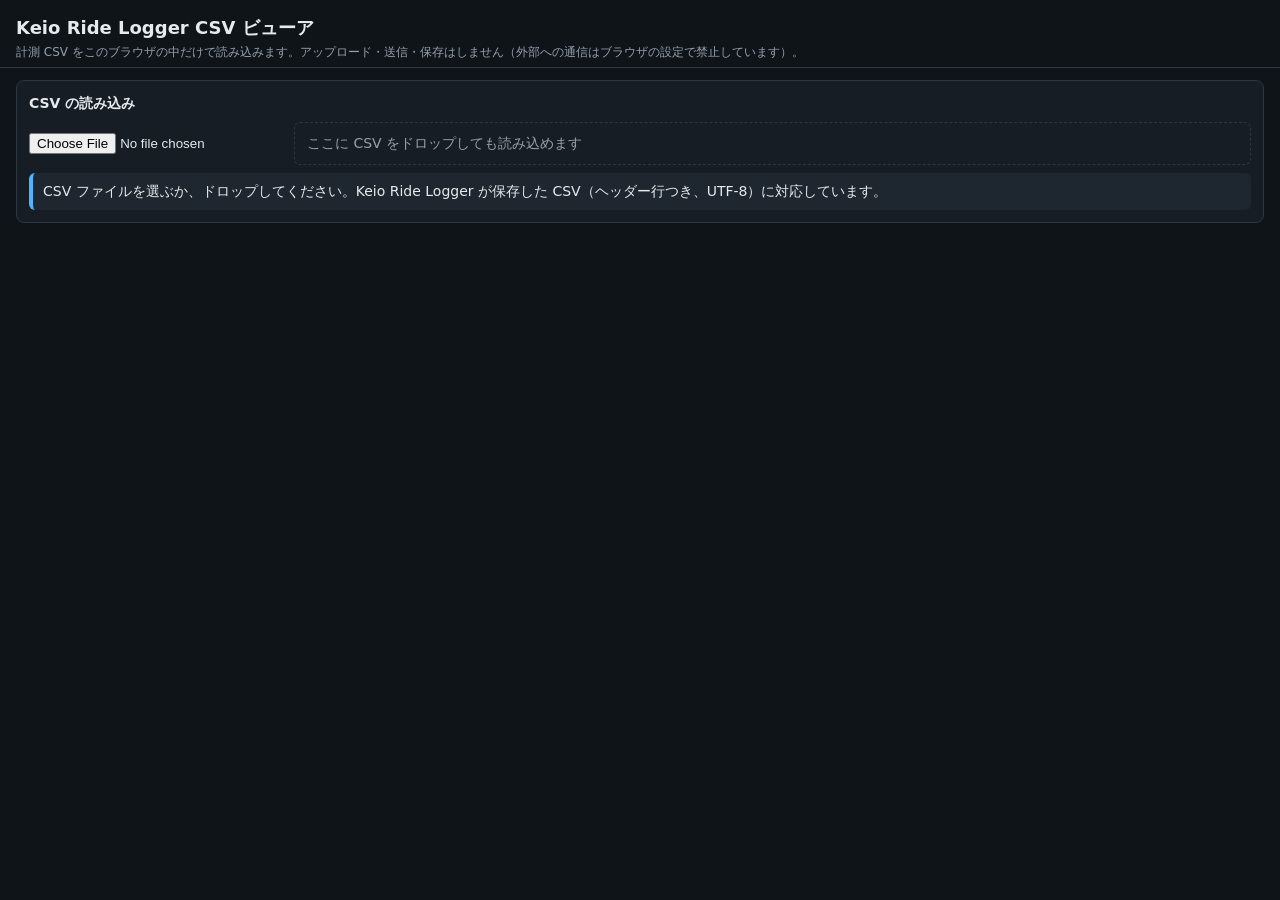
==== web/csv-visualizer/index.html @ 8d1f9544 "webアプリ作成" ====
<!doctype html>
<html lang="ja">
<head>
<meta charset="utf-8">
<meta name="viewport" content="width=device-width, initial-scale=1">
<!--
  Local-only viewer. The CSP forbids every network access (fetch, images, fonts, frames), so the
  CSV and its coordinates cannot leave the browser even by mistake. No external libraries.
-->
<meta http-equiv="Content-Security-Policy" content="default-src 'none'; script-src 'unsafe-inline'; style-src 'unsafe-inline'; img-src data:; connect-src 'none'; form-action 'none'; base-uri 'none'">
<meta name="referrer" content="no-referrer">
<title>Keio Ride Logger CSV ビューア</title>
<style>
  :root {
    --bg: #0f1419; --panel: #171d24; --panel2: #1e262f; --line: #2c3742; --fg: #e6eaee;
    --muted: #93a1ad; --accent: #4fb3ff; --serving: #5fd38d; --neighbor: #8e99a4; --change: #ffb347;
    --bad: #ff6b6b; --warn: #f2c94c; --sel: #ffffff;
  }
  * { box-sizing: border-box; }
  html, body { margin: 0; background: var(--bg); color: var(--fg); }
  body { font: 14px/1.5 system-ui, -apple-system, "Hiragino Sans", "Noto Sans JP", sans-serif; }
  header { padding: 14px 16px 6px; border-bottom: 1px solid var(--line); }
  h1 { font-size: 18px; margin: 0 0 2px; font-weight: 700; }
  h2 { font-size: 14px; margin: 0 0 8px; font-weight: 700; color: var(--fg); }
  .sub { color: var(--muted); font-size: 12px; margin: 0; }
  main { padding: 12px 16px 32px; max-width: 1400px; margin: 0 auto; display: grid; gap: 12px; }
  .panel { background: var(--panel); border: 1px solid var(--line); border-radius: 8px; padding: 12px; min-width: 0; }
  .loader { display: flex; flex-wrap: wrap; gap: 12px; align-items: center; }
  .drop { flex: 1 1 280px; border: 1px dashed var(--line); border-radius: 6px; padding: 10px 12px; color: var(--muted); }
  .drop.over { border-color: var(--accent); color: var(--fg); }
  input[type=file] { color: var(--fg); }
  .msg { margin: 8px 0 0; padding: 8px 10px; border-radius: 6px; background: var(--panel2); border-left: 4px solid var(--accent); }
  .msg.warn { border-left-color: var(--warn); }
  .msg.bad { border-left-color: var(--bad); }
  .msg:empty { display: none; }
  .cards { display: grid; grid-template-columns: repeat(auto-fill, minmax(170px, 1fr)); gap: 8px; }
  .card { background: var(--panel2); border-radius: 6px; padding: 8px 10px; }
  .card b { display: block; font-size: 11px; color: var(--muted); font-weight: 600; }
  .card span { font-size: 16px; font-variant-numeric: tabular-nums; }
  .card .nodata { color: var(--muted); font-size: 14px; }
  .main-grid { display: grid; grid-template-columns: minmax(0, 2fr) minmax(260px, 1fr); gap: 12px; }
  @media (max-width: 900px) { .main-grid { grid-template-columns: 1fr; } }
  .canvas-wrap { position: relative; }
  canvas { display: block; width: 100%; background: #0b1015; border-radius: 6px; touch-action: none; }
  #track { height: 460px; cursor: grab; }
  #track.dragging { cursor: grabbing; }
  .chart { height: 190px; cursor: crosshair; }
  .toolbar { display: flex; flex-wrap: wrap; gap: 6px 16px; align-items: center; margin-bottom: 8px; font-size: 13px; color: var(--muted); }
  .toolbar label { display: inline-flex; gap: 5px; align-items: center; }
  button { background: var(--panel2); color: var(--fg); border: 1px solid var(--line); border-radius: 5px; padding: 4px 10px; font: inherit; cursor: pointer; }
  button:hover { border-color: var(--accent); }
  .range { display: grid; grid-template-columns: auto 1fr auto; gap: 4px 10px; align-items: center; font-size: 13px; color: var(--muted); }
  .range input { width: 100%; }
  .legend { display: flex; flex-wrap: wrap; gap: 4px 14px; font-size: 12px; color: var(--muted); margin-top: 8px; }
  .legend i { display: inline-block; vertical-align: middle; margin-right: 4px; }
  .k-line { width: 18px; height: 3px; background: var(--accent); }
  .k-gap { width: 18px; height: 0; border-top: 2px dotted var(--muted); }
  .k-dot { width: 8px; height: 8px; border-radius: 50%; background: var(--accent); }
  .k-hollow { width: 9px; height: 9px; border-radius: 50%; border: 2px solid var(--warn); }
  .k-diamond { width: 9px; height: 9px; background: var(--change); transform: rotate(45deg); }
  .k-serving { width: 8px; height: 8px; background: var(--serving); }
  .k-neighbor { width: 9px; height: 9px; border: 1.5px solid var(--neighbor); border-radius: 50%; }
  .k-sel { width: 2px; height: 12px; background: var(--sel); }
  .detail dl { display: grid; grid-template-columns: auto 1fr; gap: 2px 10px; margin: 0; font-variant-numeric: tabular-nums; }
  .detail dt { color: var(--muted); }
  .detail dd { margin: 0; }
  .muted { color: var(--muted); }
  .events { max-height: 260px; overflow: auto; margin-top: 6px; }
  table { border-collapse: collapse; width: 100%; font-size: 12px; font-variant-numeric: tabular-nums; }
  th, td { text-align: left; padding: 4px 6px; border-bottom: 1px solid var(--line); vertical-align: top; }
  th { color: var(--muted); font-weight: 600; position: sticky; top: 0; background: var(--panel); }
  tr.clickable { cursor: pointer; }
  tr.clickable:hover, tr.selected { background: var(--panel2); }
  .tag { display: inline-block; padding: 0 6px; border-radius: 3px; font-size: 11px; border: 1px solid currentColor; }
  .tag.switched { color: var(--change); }
  .tag.baseline { color: var(--serving); }
  .tag.indeterminate { color: var(--muted); }
  .hidden { display: none !important; }
</style>
</head>
<body>
<header>
  <h1>Keio Ride Logger CSV ビューア</h1>
  <p class="sub">計測 CSV をこのブラウザの中だけで読み込みます。アップロード・送信・保存はしません（外部への通信はブラウザの設定で禁止しています）。</p>
</header>

<main>
  <section class="panel" aria-labelledby="h-load">
    <h2 id="h-load">CSV の読み込み</h2>
    <div class="loader">
      <input type="file" id="file" accept=".csv,text/csv">
      <div class="drop" id="drop">ここに CSV をドロップしても読み込めます</div>
    </div>
    <div id="messages"></div>
  </section>

  <section class="panel hidden" id="overview" aria-labelledby="h-ov">
    <h2 id="h-ov">セッション概要</h2>
    <div class="cards" id="cards"></div>
  </section>

  <section class="panel hidden" id="filter" aria-labelledby="h-range">
    <h2 id="h-range">表示する時間帯</h2>
    <div class="range">
      <span>開始</span><input type="range" id="rangeStart" min="0" max="1000" value="0"><span id="rangeStartLabel">—</span>
      <span>終了</span><input type="range" id="rangeEnd" min="0" max="1000" value="1000"><span id="rangeEndLabel">—</span>
    </div>
    <div class="toolbar" style="margin-top:8px">
      <button id="rangeReset" type="button">全期間に戻す</button>
      <span>軌跡・グラフ・セルイベントの表示がこの時間帯に絞られます。</span>
    </div>
  </section>

  <div class="main-grid hidden" id="mainGrid">
    <section class="panel" aria-labelledby="h-track">
      <h2 id="h-track">GPS軌跡・概略</h2>
      <div class="toolbar">
        <label><input type="checkbox" id="showAcc" checked> 精度の円</label>
        <label><input type="checkbox" id="showChanges" checked> セル変更候補</label>
        <label>低精度とみなす水平精度 <input type="number" id="accLimit" value="30" min="1" step="1" style="width:4.5em"> m</label>
        <button id="fit" type="button">全体を表示</button>
      </div>
      <div class="canvas-wrap"><canvas id="track" aria-label="GPS軌跡の概略図"></canvas></div>
      <div class="legend">
        <span><i class="k-line"></i>連続した測位（色は速度）</span>
        <span><i class="k-gap"></i>欠測（5 秒超）は線でつなぎません</span>
        <span><i class="k-dot"></i>精度の良い点</span>
        <span><i class="k-hollow"></i>低精度の点（白抜き）</span>
        <span><i class="k-diamond"></i>セル変更候補</span>
        <span><i class="k-sel"></i>選択中</span>
      </div>
      <p class="sub" style="margin-top:6px">GPS の座標そのものを平面に描いた概略図です。背景の地図はなく、駅や線路への補正もしていません。ホイールまたはピンチで拡大、ドラッグで移動、点をクリックで選択できます。</p>
    </section>

    <section class="panel detail" aria-labelledby="h-sel">
      <h2 id="h-sel">選択中の時刻</h2>
      <div id="selection" class="muted">軌跡の点、グラフ、またはセルイベントをクリックしてください。</div>
      <h2 style="margin-top:14px">セルイベント</h2>
      <div id="cellDiag" class="muted"></div>
      <div class="events"><table id="changeTable"></table></div>
    </section>
  </div>

  <section class="panel hidden" id="charts" aria-labelledby="h-charts">
    <h2 id="h-charts">時系列（横軸: 計測開始からの経過時間）</h2>
    <div class="toolbar">
      <label><input type="checkbox" id="showNeighbors"> 周辺セルの RSRP も表示</label>
    </div>
    <h2 style="font-weight:600">GPS 速度 [km/h]</h2>
    <canvas id="speedChart" class="chart" aria-label="GPS速度のグラフ"></canvas>
    <h2 style="font-weight:600;margin-top:12px">在圏セルの RSRP [dBm]</h2>
    <canvas id="rsrpChart" class="chart" aria-label="在圏セルRSRPのグラフ"></canvas>
    <h2 style="font-weight:600;margin-top:12px">セル変更の時系列</h2>
    <canvas id="laneChart" class="chart" style="height:90px" aria-label="セル変更の時系列"></canvas>
    <div class="legend">
      <span><i class="k-line"></i>値のある行どうしだけを線で結びます（間隔が開いた区間は補間しません）</span>
      <span><i class="k-serving"></i>在圏セル（registered=true）</span>
      <span><i class="k-neighbor"></i>周辺セル（白抜き・在圏セルとして数えません）</span>
      <span><i class="k-diamond"></i>セル変更候補（縦の破線）</span>
    </div>
  </section>
</main>

<script>
"use strict";
// ---------------------------------------------------------------------------
// Constants. GPS_GAP_MS and RSRP_GAP_MS decide where lines are broken instead of interpolated.
const GPS_GAP_MS = 5000;
const RSRP_GAP_MS = 10000;
const NEAR_MS = 5000;              // max time distance when tying an event to a GPS point
const REQUIRED_COLUMNS = ["time_utc", "event"];
const $ = id => document.getElementById(id);

let S = null;                      // parsed session
let selectedT = null;              // selected absolute time (ms)
let range = [0, 1];                // visible window, fractions of the session
let trackView = null;              // {scale, cx, cy} map transform
let trackFit = null;

// ---------------------------------------------------------------------------
// CSV parsing: RFC 4180 style quotes (commas, LF/CRLF and "" inside quoted fields).
function parseCsv(text) {
  if (text.charCodeAt(0) === 0xfeff) text = text.slice(1);
  const records = [];
  let row = [], field = "", quoted = false, i = 0, unterminated = false;
  const n = text.length;
  while (i < n) {
    const c = text[i];
    if (quoted) {
      if (c === '"') {
        if (text[i + 1] === '"') { field += '"'; i += 2; continue; }
        quoted = false; i++; continue;
      }
      field += c; i++; continue;
    }
    if (c === '"' && field === "") { quoted = true; i++; continue; }
    if (c === ",") { row.push(field); field = ""; i++; continue; }
    if (c === "\n" || c === "\r") {
      row.push(field); records.push(row); row = []; field = "";
      i += (c === "\r" && text[i + 1] === "\n") ? 2 : 1;
      continue;
    }
    field += c; i++;
  }
  if (quoted) unterminated = true;
  if (field !== "" || row.length) { row.push(field); records.push(row); }
  return { records, unterminated };
}

const numOrNull = v => {
  if (v === undefined || v === null || String(v).trim() === "") return null;
  const x = Number(v);
  return Number.isFinite(x) ? x : null;
};

// ---------------------------------------------------------------------------
// Build the session model from CSV text. Never throws on bad rows; counts them instead.
function buildSession(text) {
  if (!text || !text.trim()) return { error: "ファイルが空です。" };
  const { records, unterminated } = parseCsv(text);
  const header = records.shift() || [];
  const missing = REQUIRED_COLUMNS.filter(c => !header.includes(c));
  if (missing.length) {
    return { error: `Keio Ride Logger の CSV ではないようです（必要な列 ${missing.join(", ")} がありません）。` };
  }
  const idx = Object.fromEntries(header.map((h, i) => [h, i]));
  const get = (r, col) => (idx[col] === undefined ? "" : (r[idx[col]] ?? ""));

  let brokenRows = 0, badTimeRows = 0, blankRows = 0;
  const rows = [];
  for (const r of records) {
    if (r.length === 1 && r[0] === "") { blankRows++; continue; }
    if (r.length !== header.length) { brokenRows++; continue; }
    const t = Date.parse(get(r, "time_utc"));
    if (!Number.isFinite(t)) { badTimeRows++; continue; }
    rows.push({ t, ev: get(r, "event"), r });
  }
  if (unterminated) brokenRows++;
  rows.sort((a, b) => a.t - b.t);
  if (!rows.length) {
    return { error: "読み取れるデータ行がありません。", brokenRows, badTimeRows };
  }

  const startRow = rows.find(x => x.ev === "session_start");
  const stopRow = [...rows].reverse().find(x => x.ev === "session_stop");
  const t0 = startRow ? startRow.t : rows[0].t;
  const t1 = Math.max(stopRow ? stopRow.t : rows[rows.length - 1].t, t0 + 1);

  const gps = [], serving = [], neighbors = [], changes = [];
  const counts = {}, cellPoll = { total: 0, registeredPositive: 0 }, probes = { total: 0, ok: 0 };
  let cellStatusNotes = [];
  let legacyChanges = 0;

  for (const x of rows) {
    counts[x.ev] = (counts[x.ev] || 0) + 1;
    const g = col => get(x.r, col);
    switch (x.ev) {
      case "gps": {
        const lat = numOrNull(g("lat")), lon = numOrNull(g("lon"));
        if (lat === null || lon === null) break;
        const mps = numOrNull(g("speed_mps"));
        gps.push({ t: x.t, lat, lon, kmh: mps === null ? null : mps * 3.6, acc: numOrNull(g("h_accuracy_m")) });
        break;
      }
      case "cell": {
        const reg = g("registered");
        if (reg !== "true" && reg !== "false") break;
        const s = {
          t: x.t, rat: g("rat") || "?", cellId: g("cell_id") || null, pci: g("pci") || null,
          arfcn: g("arfcn") || null, rsrp: numOrNull(g("rsrp_dbm")), src: srcOf(g("note")),
        };
        (reg === "true" ? serving : neighbors).push(s);
        break;
      }
      case "cell_change": {
        const status = g("status");
        const note = g("note");
        const label = cellLabel(g("rat"), g("pci"), g("arfcn"));
        if (status) {
          changes.push({ t: x.t, status, label, prev: prevLabel(note) });
        } else {
          // Older CSVs had no status: the first row (prev=none) is the baseline, the rest switches.
          legacyChanges++;
          changes.push({ t: x.t, status: /prev=none/.test(note) ? "baseline" : "switched", label, prev: prevLabel(note), legacy: true });
        }
        break;
      }
      case "cell_poll": {
        cellPoll.total++;
        const m = /registered=(\d+)/.exec(g("note"));
        if (m && Number(m[1]) > 0) cellPoll.registeredPositive++;
        break;
      }
      case "cell_status":
        cellStatusNotes.push(g("status"));
        break;
      case "http_probe":
        probes.total++;
        if (g("status") === "ok") probes.ok++;
        break;
    }
  }
  // Collapse duplicate serving samples reported by several API paths at the same time.
  const dedupServing = [];
  const seen = new Set();
  for (const s of serving) {
    const k = `${s.t}|${s.rat}|${s.cellId}|${s.pci}|${s.arfcn}|${s.rsrp}`;
    if (!seen.has(k)) { seen.add(k); dedupServing.push(s); }
  }

  return {
    t0, t1, rows: rows.length, brokenRows, badTimeRows, blankRows, header,
    hasSessionBounds: !!startRow && !!stopRow,
    gps, serving: dedupServing, neighbors, changes, counts, cellPoll, probes,
    cellStatusNotes, legacyChanges,
    hasCellColumns: header.includes("registered"),
  };
}

function srcOf(note) { const m = /src=([a-z_]+)/.exec(note || ""); return m ? m[1] : null; }
function cellLabel(rat, pci, arfcn) { return `${rat || "?"} PCI ${pci || "?"} ARFCN ${arfcn || "?"}`; }
function prevLabel(note) {
  const m = /prev=([^;]+)/.exec(note || "");
  if (!m || m[1] === "none") return null;
  const p = m[1].split("/");               // rat/cellId/pci/arfcn (new) or rat/cellId/pci/arfcn key (old)
  return p.length >= 4 ? cellLabel(p[0], p[2], p[3]) : m[1];
}

// ---------------------------------------------------------------------------
// Formatting helpers.
const pad2 = n => String(n).padStart(2, "0");
function fmtElapsed(ms) {
  const s = Math.max(0, Math.round(ms / 1000));
  return `${Math.floor(s / 3600)}:${pad2(Math.floor(s / 60) % 60)}:${pad2(s % 60)}`;
}
function fmtClock(t) {
  const d = new Date(t);
  return `${pad2(d.getHours())}:${pad2(d.getMinutes())}:${pad2(d.getSeconds())}`;
}
const fmtNum = (v, digits, unit) => (v === null || v === undefined ? "データなし" : `${v.toFixed(digits)}${unit}`);
const esc = s => String(s).replace(/[&<>"']/g, c => ({ "&": "&amp;", "<": "&lt;", ">": "&gt;", '"': "&quot;", "'": "&#39;" }[c]));
const visible = t => t >= winStart() && t <= winEnd();
const winStart = () => S.t0 + range[0] * (S.t1 - S.t0);
const winEnd = () => S.t0 + range[1] * (S.t1 - S.t0);

// ---------------------------------------------------------------------------
// Messages and overview.
function showMessages(list) {
  $("messages").innerHTML = list.map(([kind, text]) => `<p class="msg ${kind}">${esc(text)}</p>`).join("");
}

function renderOverview() {
  const nodata = '<span class="nodata">データなし</span>';
  const switched = S.changes.filter(c => c.status === "switched").length;
  const cards = [
    ["計測時間", `<span>${fmtElapsed(S.t1 - S.t0)}</span>${S.hasSessionBounds ? "" : '<div class="muted">開始/停止行がないため、最初と最後の行から算出</div>'}`],
    ["イベント総数", `<span>${S.rows.toLocaleString()}</span>`],
    ["GPS 件数", S.gps.length ? `<span>${S.gps.length.toLocaleString()}</span>` : nodata],
    ["在圏セル観測数", !S.hasCellColumns || !S.counts.cell ? nodata : `<span>${S.serving.length.toLocaleString()}</span><div class="muted">周辺セル ${S.neighbors.length.toLocaleString()} 件は含まない</div>`],
    ["セル変更候補", S.changes.length ? `<span>${switched}</span><div class="muted">最初の在圏セルは数えない</div>` : (S.serving.length ? '<span>0</span><div class="muted">cell_change 行なし</div>' : nodata)],
    ["応答時間の計測", S.probes.total ? `<span>${S.probes.ok} / ${S.probes.total}</span><div class="muted">成功 / 実施</div>` : nodata],
  ];
  $("cards").innerHTML = cards.map(([k, v]) => `<div class="card"><b>${k}</b>${v}</div>`).join("");
}

// ---------------------------------------------------------------------------
// Canvas helpers.
function setupCanvas(canvas) {
  const dpr = window.devicePixelRatio || 1;
  const w = canvas.clientWidth, h = canvas.clientHeight;
  if (canvas.width !== Math.round(w * dpr) || canvas.height !== Math.round(h * dpr)) {
    canvas.width = Math.round(w * dpr); canvas.height = Math.round(h * dpr);
  }
  const ctx = canvas.getContext("2d");
  ctx.setTransform(dpr, 0, 0, dpr, 0, 0);
  ctx.clearRect(0, 0, w, h);
  return { ctx, w, h };
}
const css = name => getComputedStyle(document.documentElement).getPropertyValue(name).trim();
function speedColor(kmh, vmax) {
  if (kmh === null) return css("--muted");
  const f = Math.max(0, Math.min(1, kmh / Math.max(vmax, 1)));
  const stops = [[79, 179, 255], [95, 211, 141], [242, 201, 76], [255, 107, 107]];
  const x = f * (stops.length - 1), i = Math.min(stops.length - 2, Math.floor(x)), u = x - i;
  const c = stops[i].map((v, j) => Math.round(v + (stops[i + 1][j] - v) * u));
  return `rgb(${c[0]},${c[1]},${c[2]})`;
}
function emptyNote(ctx, w, h, text) {
  ctx.fillStyle = css("--muted"); ctx.font = "13px system-ui"; ctx.textAlign = "center";
  ctx.fillText(text, w / 2, h / 2); ctx.textAlign = "left";
}

// ---------------------------------------------------------------------------
// GPS track ("map-like" plot of raw coordinates, local equirectangular projection).
const EARTH_R = 6371008.8;
function projectGps() {
  if (!S.gps.length) return;
  const lat0 = S.gps.reduce((a, p) => a + p.lat, 0) / S.gps.length;
  const lon0 = S.gps.reduce((a, p) => a + p.lon, 0) / S.gps.length;
  const k = Math.PI / 180, cosLat = Math.cos(lat0 * k);
  for (const p of S.gps) { p.x = (p.lon - lon0) * k * EARTH_R * cosLat; p.y = (p.lat - lat0) * k * EARTH_R; }
}
function fitTrack(points) {
  const canvas = $("track");
  const w = canvas.clientWidth, h = canvas.clientHeight, pad = 30;
  if (!points.length) { trackView = { scale: 1, cx: 0, cy: 0 }; return; }
  const xs = points.map(p => p.x), ys = points.map(p => p.y);
  const minX = Math.min(...xs), maxX = Math.max(...xs), minY = Math.min(...ys), maxY = Math.max(...ys);
  const spanX = Math.max(maxX - minX, 40), spanY = Math.max(maxY - minY, 40);
  trackView = { scale: Math.min((w - 2 * pad) / spanX, (h - 2 * pad) / spanY), cx: (minX + maxX) / 2, cy: (minY + maxY) / 2 };
  trackFit = { ...trackView };
}
function toScreen(p, w, h) { return [w / 2 + (p.x - trackView.cx) * trackView.scale, h / 2 - (p.y - trackView.cy) * trackView.scale]; }

function nearestGps(t) {
  const a = S.gps;
  if (!a.length) return null;
  let lo = 0, hi = a.length - 1;
  while (lo < hi) { const m = (lo + hi) >> 1; if (a[m].t < t) lo = m + 1; else hi = m; }
  let best = a[lo];
  if (lo > 0 && Math.abs(a[lo - 1].t - t) < Math.abs(best.t - t)) best = a[lo - 1];
  return Math.abs(best.t - t) <= NEAR_MS ? best : null;
}

function drawTrack() {
  const canvas = $("track");
  const { ctx, w, h } = setupCanvas(canvas);
  if (!S.gps.length) { emptyNote(ctx, w, h, "GPS の測位データがありません（gps 行なし）"); return; }
  const pts = S.gps.filter(p => visible(p.t));
  if (!pts.length) { emptyNote(ctx, w, h, "この時間帯には GPS の測位点がありません"); return; }
  const accLimit = Number($("accLimit").value) || 30;
  const vmax = Math.max(1, ...S.gps.map(p => p.kmh ?? 0));

  if ($("showAcc").checked) {
    for (const p of pts) {
      if (p.acc === null) continue;
      const [x, y] = toScreen(p, w, h), r = p.acc * trackView.scale;
      if (r < 1.5 || r > 4000) continue;
      ctx.beginPath(); ctx.arc(x, y, r, 0, Math.PI * 2);
      ctx.fillStyle = p.acc > accLimit ? "rgba(242,201,76,0.05)" : "rgba(79,179,255,0.06)";
      ctx.fill();
    }
  }
  // Lines only between consecutive fixes within GPS_GAP_MS; gaps stay open.
  ctx.lineWidth = 3; ctx.lineCap = "round";
  for (let i = 1; i < pts.length; i++) {
    const a = pts[i - 1], b = pts[i];
    if (b.t - a.t > GPS_GAP_MS) continue;
    const [x1, y1] = toScreen(a, w, h), [x2, y2] = toScreen(b, w, h);
    ctx.strokeStyle = speedColor(b.kmh, vmax);
    ctx.beginPath(); ctx.moveTo(x1, y1); ctx.lineTo(x2, y2); ctx.stroke();
  }
  for (const p of pts) {
    const [x, y] = toScreen(p, w, h);
    const low = p.acc === null || p.acc > accLimit;
    ctx.beginPath(); ctx.arc(x, y, low ? 4 : 2.5, 0, Math.PI * 2);
    if (low) { ctx.fillStyle = css("--bg"); ctx.fill(); ctx.lineWidth = 1.8; ctx.strokeStyle = css("--warn"); ctx.stroke(); }
    else { ctx.fillStyle = speedColor(p.kmh, vmax); ctx.fill(); }
  }
  if ($("showChanges").checked) {
    for (const c of S.changes) {
      if (c.status !== "switched" || !visible(c.t)) continue;
      const p = nearestGps(c.t); if (!p) continue;
      const [x, y] = toScreen(p, w, h);
      ctx.beginPath(); ctx.moveTo(x, y - 8); ctx.lineTo(x + 8, y); ctx.lineTo(x, y + 8); ctx.lineTo(x - 8, y); ctx.closePath();
      ctx.fillStyle = css("--change"); ctx.fill(); ctx.strokeStyle = css("--bg"); ctx.lineWidth = 1.5; ctx.stroke();
    }
  }
  const label = (p, text) => {
    const [x, y] = toScreen(p, w, h);
    ctx.font = "bold 12px system-ui"; ctx.fillStyle = css("--fg"); ctx.fillText(text, x + 7, y - 7);
  };
  label(pts[0], "開始"); label(pts[pts.length - 1], "終了");
  if (selectedT !== null) {
    const p = nearestGps(selectedT);
    if (p && visible(p.t)) {
      const [x, y] = toScreen(p, w, h);
      ctx.beginPath(); ctx.arc(x, y, 9, 0, Math.PI * 2); ctx.strokeStyle = css("--sel"); ctx.lineWidth = 2; ctx.stroke();
    }
  }
  // Scale bar.
  const nice = [5, 10, 20, 50, 100, 200, 500, 1000, 2000, 5000, 10000, 20000, 50000];
  const m = nice.find(v => v * trackView.scale >= 70) || nice[nice.length - 1];
  ctx.strokeStyle = css("--fg"); ctx.lineWidth = 2;
  ctx.beginPath(); ctx.moveTo(14, h - 14); ctx.lineTo(14 + m * trackView.scale, h - 14); ctx.stroke();
  ctx.fillStyle = css("--fg"); ctx.font = "12px system-ui";
  ctx.fillText(m >= 1000 ? `${m / 1000} km` : `${m} m`, 14, h - 20);
}

// ---------------------------------------------------------------------------
// Time-series charts. x = elapsed time since session start within the visible window.
const CHART_PAD = { l: 46, r: 12, t: 10, b: 22 };
function chartScales(w, h, yMin, yMax) {
  const x0 = winStart(), x1 = winEnd();
  const sx = t => CHART_PAD.l + (t - x0) / (x1 - x0) * (w - CHART_PAD.l - CHART_PAD.r);
  const sy = v => CHART_PAD.t + (1 - (v - yMin) / (yMax - yMin)) * (h - CHART_PAD.t - CHART_PAD.b);
  const tx = px => x0 + (px - CHART_PAD.l) / (w - CHART_PAD.l - CHART_PAD.r) * (x1 - x0);
  return { sx, sy, tx };
}
function niceTicks(min, max, count) {
  const span = max - min, step0 = span / count, mag = Math.pow(10, Math.floor(Math.log10(step0)));
  const step = [1, 2, 5, 10].map(f => f * mag).find(s => span / s <= count) || mag * 10;
  const ticks = [];
  for (let v = Math.ceil(min / step) * step; v <= max + 1e-9; v += step) ticks.push(v);
  return ticks;
}
function drawAxes(ctx, w, h, sc, yMin, yMax, yUnit) {
  ctx.strokeStyle = css("--line"); ctx.fillStyle = css("--muted"); ctx.font = "11px system-ui"; ctx.lineWidth = 1;
  for (const v of niceTicks(yMin, yMax, 4)) {
    const y = sc.sy(v);
    ctx.beginPath(); ctx.moveTo(CHART_PAD.l, y); ctx.lineTo(w - CHART_PAD.r, y); ctx.stroke();
    ctx.fillText(`${v}`, 4, y + 4);
  }
  ctx.fillText(yUnit, 4, 10);
  const spanS = (winEnd() - winStart()) / 1000;
  const stepS = [5, 10, 15, 30, 60, 120, 300, 600, 900, 1800, 3600].find(s => spanS / s <= 8) || 3600;
  const firstS = Math.ceil((winStart() - S.t0) / 1000 / stepS) * stepS;
  for (let s = firstS; S.t0 + s * 1000 <= winEnd(); s += stepS) {
    const x = sc.sx(S.t0 + s * 1000);
    ctx.beginPath(); ctx.moveTo(x, CHART_PAD.t); ctx.lineTo(x, h - CHART_PAD.b); ctx.stroke();
    ctx.fillText(fmtElapsed(s * 1000), x - 18, h - 6);
  }
}
function drawChangeLines(ctx, h, sc) {
  ctx.save(); ctx.setLineDash([4, 4]); ctx.strokeStyle = css("--change"); ctx.lineWidth = 1.2;
  for (const c of S.changes) {
    if (c.status !== "switched" || !visible(c.t)) continue;
    const x = sc.sx(c.t);
    ctx.beginPath(); ctx.moveTo(x, CHART_PAD.t); ctx.lineTo(x, h - CHART_PAD.b); ctx.stroke();
  }
  ctx.restore();
}
function drawCursor(ctx, h, sc) {
  if (selectedT === null || !visible(selectedT)) return;
  const x = sc.sx(selectedT);
  ctx.strokeStyle = css("--sel"); ctx.lineWidth = 1.5;
  ctx.beginPath(); ctx.moveTo(x, CHART_PAD.t); ctx.lineTo(x, h - CHART_PAD.b); ctx.stroke();
}
/** Plots samples, joining only neighbours closer than gapMs. hollow=true draws open circles. */
function plotSeries(ctx, sc, samples, gapMs, color, hollow) {
  ctx.strokeStyle = color; ctx.lineWidth = 1.6;
  if (!hollow) {
    for (let i = 1; i < samples.length; i++) {
      const a = samples[i - 1], b = samples[i];
      if (b.t - a.t > gapMs) continue;
      ctx.beginPath(); ctx.moveTo(sc.sx(a.t), sc.sy(a.v)); ctx.lineTo(sc.sx(b.t), sc.sy(b.v)); ctx.stroke();
    }
  }
  for (const s of samples) {
    ctx.beginPath(); ctx.arc(sc.sx(s.t), sc.sy(s.v), hollow ? 3 : 2, 0, Math.PI * 2);
    if (hollow) { ctx.lineWidth = 1.2; ctx.stroke(); } else { ctx.fillStyle = color; ctx.fill(); }
  }
}

function drawSpeedChart() {
  const { ctx, w, h } = setupCanvas($("speedChart"));
  const samples = S.gps.filter(p => p.kmh !== null && visible(p.t)).map(p => ({ t: p.t, v: p.kmh }));
  if (!S.gps.length) return emptyNote(ctx, w, h, "GPS の測位データがありません");
  if (!samples.length) return emptyNote(ctx, w, h, "この時間帯に速度の値がありません（speed_mps が空）");
  const yMax = Math.max(10, ...samples.map(s => s.v)) * 1.1;
  const sc = chartScales(w, h, 0, yMax);
  drawAxes(ctx, w, h, sc, 0, yMax, "km/h");
  drawChangeLines(ctx, h, sc);
  plotSeries(ctx, sc, samples, GPS_GAP_MS, css("--accent"), false);
  drawCursor(ctx, h, sc);
}

function drawRsrpChart() {
  const { ctx, w, h } = setupCanvas($("rsrpChart"));
  const serving = S.serving.filter(s => s.rsrp !== null && visible(s.t)).map(s => ({ t: s.t, v: s.rsrp }));
  const showNb = $("showNeighbors").checked;
  const nb = showNb ? S.neighbors.filter(s => s.rsrp !== null && visible(s.t)).map(s => ({ t: s.t, v: s.rsrp })) : [];
  if (!S.hasCellColumns || !S.counts.cell) return emptyNote(ctx, w, h, "セル情報がありません（cell 行なし）");
  if (!serving.length && !nb.length) {
    return emptyNote(ctx, w, h, S.serving.length
      ? "この時間帯に在圏セルの RSRP がありません"
      : "在圏セル（registered=true）の行がありません。周辺セルの値は「周辺セルの RSRP も表示」で確認できます");
  }
  const all = [...serving, ...nb].map(s => s.v);
  const yMin = Math.floor(Math.min(...all) / 10) * 10 - 5, yMax = Math.ceil(Math.max(...all) / 10) * 10 + 5;
  const sc = chartScales(w, h, yMin, yMax);
  drawAxes(ctx, w, h, sc, yMin, yMax, "dBm");
  drawChangeLines(ctx, h, sc);
  if (nb.length) plotSeries(ctx, sc, nb, RSRP_GAP_MS, css("--neighbor"), true);
  plotSeries(ctx, sc, serving, RSRP_GAP_MS, css("--serving"), false);
  drawCursor(ctx, h, sc);
}

function drawLaneChart() {
  const { ctx, w, h } = setupCanvas($("laneChart"));
  const sc = chartScales(w, h, 0, 1);
  ctx.strokeStyle = css("--line"); ctx.beginPath(); ctx.moveTo(CHART_PAD.l, h / 2); ctx.lineTo(w - CHART_PAD.r, h / 2); ctx.stroke();
  const vis = S.changes.filter(c => visible(c.t));
  if (!vis.length) {
    emptyNote(ctx, w, h - 10, S.changes.length ? "この時間帯にセルイベントはありません" : cellDiagnosis().short);
    return;
  }
  for (const c of vis) {
    const x = sc.sx(c.t), y = h / 2 - 6;
    if (c.status === "switched") {
      ctx.beginPath(); ctx.moveTo(x, y - 7); ctx.lineTo(x + 7, y); ctx.lineTo(x, y + 7); ctx.lineTo(x - 7, y); ctx.closePath();
      ctx.fillStyle = css("--change"); ctx.fill();
    } else {
      ctx.beginPath(); ctx.arc(x, y, 5, 0, Math.PI * 2);
      ctx.strokeStyle = c.status === "baseline" ? css("--serving") : css("--muted"); ctx.lineWidth = 1.8; ctx.stroke();
    }
  }
  ctx.fillStyle = css("--muted"); ctx.font = "11px system-ui";
  ctx.fillText("◆ 変更候補　○ 基準（最初の在圏セル）／判定不能", CHART_PAD.l, h - 6);
  drawCursor(ctx, h, sc);
}

// ---------------------------------------------------------------------------
// Cell diagnostics: distinguish "no switches" from "no serving cell info".
function cellDiagnosis() {
  const switched = S.changes.filter(c => c.status === "switched").length;
  if (!S.hasCellColumns || !S.counts.cell) {
    return { short: "セル情報なし", long: "この CSV にはセル情報（cell 行）がありません。" };
  }
  if (switched > 0) {
    return { short: "", long: `在圏セルの変更候補が ${switched} 件あります（最初の在圏セルは数えていません）。API の更新間隔の制限で見逃しがありうるため、ハンドオーバーの完全な記録ではありません。` };
  }
  if (S.serving.length > 0) {
    return { short: "確認できた切り替わりなし", long: `在圏セルを ${S.serving.length} 回観測し、確認できた切り替わりはありません。` };
  }
  const perm = S.cellStatusNotes.includes("permission_denied");
  return {
    short: "在圏セルを取得できず",
    long: `在圏セル（registered=true）が一度も記録されていないため、切り替わりの有無は判定できません。周辺セルは ${S.neighbors.length} 件ありますが、在圏セルとしては扱いません。` +
      (perm ? " cell_status に permission_denied があります（位置情報の権限）。" : "") +
      (S.cellPoll.total ? ` cell_poll ${S.cellPoll.total} 件のうち在圏セルを含む応答は ${S.cellPoll.registeredPositive} 件です。` : " この CSV には cell_poll 行がなく、取得経路ごとの状況は分かりません。"),
  };
}

function renderCellPanel() {
  const d = cellDiagnosis();
  $("cellDiag").textContent = d.long + (S.legacyChanges ? "（旧形式の cell_change: 最初の行を基準として扱っています）" : "");
  const vis = S.changes.filter(c => visible(c.t));
  const table = $("changeTable");
  if (!vis.length) { table.innerHTML = ""; return; }
  const label = { switched: "変更候補", baseline: "基準", indeterminate: "判定不能" };
  table.innerHTML = "<thead><tr><th>経過</th><th>種別</th><th>セル</th></tr></thead><tbody>" + vis.map((c, i) =>
    `<tr class="clickable${selectedT === c.t ? " selected" : ""}" data-t="${c.t}">` +
    `<td>${fmtElapsed(c.t - S.t0)}</td>` +
    `<td><span class="tag ${esc(c.status)}">${esc(label[c.status] || c.status)}</span></td>` +
    `<td>${c.prev ? esc(c.prev) + " → " : ""}${esc(c.label)}</td></tr>`).join("") + "</tbody>";
}

// ---------------------------------------------------------------------------
// Selection details (linked across track, charts and the event table).
function nearestBy(arr, t, maxMs) {
  let best = null;
  for (const s of arr) if (Math.abs(s.t - t) <= maxMs && (!best || Math.abs(s.t - t) < Math.abs(best.t - t))) best = s;
  return best;
}
function renderSelection() {
  const el = $("selection");
  if (selectedT === null) { el.className = "muted"; el.textContent = "軌跡の点、グラフ、またはセルイベントをクリックしてください。"; return; }
  el.className = "";
  const p = nearestGps(selectedT);
  const cell = nearestBy(S.serving, selectedT, RSRP_GAP_MS);
  const change = nearestBy(S.changes, selectedT, NEAR_MS);
  const rows = [
    ["経過時間", fmtElapsed(selectedT - S.t0)],
    ["時刻", fmtClock(selectedT)],
    ["GPS 取得時刻", p ? `${fmtClock(p.t)}（差 ${((p.t - selectedT) / 1000).toFixed(1)} 秒）` : "近く（±5 秒）に測位なし"],
    ["速度", p ? fmtNum(p.kmh, 1, " km/h") : "—"],
    ["水平精度", p ? (p.acc === null ? "データなし" : `±${p.acc.toFixed(1)} m${p.acc > (Number($("accLimit").value) || 30) ? "（低精度）" : ""}`) : "—"],
    ["在圏セル", cell ? `${esc(cellLabel(cell.rat, cell.pci, cell.arfcn))}` : "近く（±10 秒）に在圏セルの記録なし"],
    ["在圏 RSRP", cell ? fmtNum(cell.rsrp, 0, " dBm") : "—"],
  ];
  if (change) rows.push(["セルイベント", `${change.status === "switched" ? "変更候補" : change.status === "baseline" ? "基準" : "判定不能"}: ${esc(change.label)}`]);
  el.innerHTML = "<dl>" + rows.map(([k, v]) => `<dt>${k}</dt><dd>${v}</dd>`).join("") + "</dl>";
}

// ---------------------------------------------------------------------------
function redraw() {
  if (!S) return;
  $("rangeStartLabel").textContent = fmtElapsed(winStart() - S.t0);
  $("rangeEndLabel").textContent = fmtElapsed(winEnd() - S.t0);
  drawTrack(); drawSpeedChart(); drawRsrpChart(); drawLaneChart();
  renderCellPanel(); renderSelection();
}
function select(t) { selectedT = t; redraw(); }

function loadText(text) {
  const session = buildSession(text);
  if (session.error) {
    S = null;
    for (const id of ["overview", "filter", "mainGrid", "charts"]) $(id).classList.add("hidden");
    const extra = [];
    if (session.brokenRows) extra.push(["warn", `列数の合わない行・壊れた行: ${session.brokenRows} 行`]);
    if (session.badTimeRows) extra.push(["warn", `時刻（time_utc）が読めない行: ${session.badTimeRows} 行`]);
    showMessages([["bad", session.error], ...extra]);
    return;
  }
  S = session; selectedT = null; range = [0, 1];
  $("rangeStart").value = 0; $("rangeEnd").value = 1000;
  const msgs = [["", `読み込みました: ${S.rows.toLocaleString()} 行。`]];
  if (S.brokenRows) msgs.push(["warn", `列数の合わない行・壊れた行を ${S.brokenRows} 行読み飛ばしました。`]);
  if (S.badTimeRows) msgs.push(["warn", `時刻（time_utc）が読めない行を ${S.badTimeRows} 行読み飛ばしました（推測で配置しません）。`]);
  if (!S.gps.length) msgs.push(["warn", "GPS の測位データ（gps 行）がありません。軌跡と速度グラフは表示できません。"]);
  if (!S.hasCellColumns || !S.counts.cell) msgs.push(["warn", "セル情報（cell 行）がありません。RSRP とセルイベントは表示できません。"]);
  const unknown = Object.keys(S.counts).filter(e => !KNOWN_EVENTS.has(e));
  if (unknown.length) msgs.push(["", `未対応のイベント種別は集計のみ行いました: ${unknown.join(", ")}`]);
  showMessages(msgs);
  for (const id of ["overview", "filter", "mainGrid", "charts"]) $(id).classList.remove("hidden");
  projectGps();
  renderOverview();
  fitTrack(S.gps);
  redraw();
}
const KNOWN_EVENTS = new Set(["session_start", "session_stop", "sensor_status", "sensor_rate", "accel", "gyro", "mag",
  "pressure", "gps", "gps_status", "cell", "cell_poll", "cell_change", "cell_status", "display_info", "signal_strength",
  "network", "http_probe"]);

// ---------------------------------------------------------------------------
// Input wiring.
async function readFile(file) {
  if (!file) return;
  try { loadText(await file.text()); }
  catch { showMessages([["bad", "ファイルを読み込めませんでした。"]]); }
}
$("file").addEventListener("change", e => readFile(e.target.files[0]));
const drop = $("drop");
drop.addEventListener("dragover", e => { e.preventDefault(); drop.classList.add("over"); });
drop.addEventListener("dragleave", () => drop.classList.remove("over"));
drop.addEventListener("drop", e => { e.preventDefault(); drop.classList.remove("over"); readFile(e.dataTransfer.files[0]); });
// Dropping elsewhere must not navigate to the file (which would show raw CSV in the tab).
window.addEventListener("dragover", e => e.preventDefault());
window.addEventListener("drop", e => e.preventDefault());

function onRangeInput() {
  let a = Number($("rangeStart").value) / 1000, b = Number($("rangeEnd").value) / 1000;
  if (b - a < 0.001) { if (this === $("rangeStart")) a = b - 0.001; else b = a + 0.001; }
  range = [Math.max(0, a), Math.min(1, b)];
  $("rangeStart").value = Math.round(range[0] * 1000); $("rangeEnd").value = Math.round(range[1] * 1000);
  redraw();
}
$("rangeStart").addEventListener("input", onRangeInput);
$("rangeEnd").addEventListener("input", onRangeInput);
$("rangeReset").addEventListener("click", () => { range = [0, 1]; $("rangeStart").value = 0; $("rangeEnd").value = 1000; redraw(); });
for (const id of ["showAcc", "showChanges", "accLimit", "showNeighbors"]) $(id).addEventListener("input", redraw);
$("fit").addEventListener("click", () => { if (S) { fitTrack(S.gps.filter(p => visible(p.t))); redraw(); } });

// Track: pan (drag), zoom (wheel / pinch), select (click).
const track = $("track");
const pointers = new Map();
let dragMoved = false, pinchDist = null;
track.addEventListener("pointerdown", e => {
  track.setPointerCapture(e.pointerId); pointers.set(e.pointerId, { x: e.offsetX, y: e.offsetY });
  dragMoved = false; track.classList.add("dragging");
});
track.addEventListener("pointermove", e => {
  if (!S || !trackView || !pointers.has(e.pointerId)) return;
  const prev = pointers.get(e.pointerId);
  pointers.set(e.pointerId, { x: e.offsetX, y: e.offsetY });
  if (pointers.size === 2) {
    const [a, b] = [...pointers.values()], d = Math.hypot(a.x - b.x, a.y - b.y);
    if (pinchDist) zoomAt((a.x + b.x) / 2, (a.y + b.y) / 2, d / pinchDist);
    pinchDist = d; dragMoved = true; return;
  }
  const dx = e.offsetX - prev.x, dy = e.offsetY - prev.y;
  if (Math.abs(dx) + Math.abs(dy) > 1) dragMoved = true;
  trackView.cx -= dx / trackView.scale; trackView.cy += dy / trackView.scale;
  drawTrack();
});
const endPointer = e => {
  pointers.delete(e.pointerId); if (pointers.size < 2) pinchDist = null;
  track.classList.remove("dragging");
  if (!dragMoved && S && S.gps.length && e.type === "pointerup") pickTrack(e.offsetX, e.offsetY);
};
track.addEventListener("pointerup", endPointer);
track.addEventListener("pointercancel", endPointer);
track.addEventListener("wheel", e => { if (!S || !trackView) return; e.preventDefault(); zoomAt(e.offsetX, e.offsetY, Math.exp(-e.deltaY * 0.0015)); }, { passive: false });
function zoomAt(px, py, factor) {
  const w = track.clientWidth, h = track.clientHeight;
  const wx = trackView.cx + (px - w / 2) / trackView.scale, wy = trackView.cy - (py - h / 2) / trackView.scale;
  trackView.scale = Math.min(Math.max(trackView.scale * factor, (trackFit?.scale ?? 1) / 50), 2000);
  trackView.cx = wx - (px - w / 2) / trackView.scale; trackView.cy = wy + (py - h / 2) / trackView.scale;
  drawTrack();
}
function pickTrack(px, py) {
  const w = track.clientWidth, h = track.clientHeight;
  let best = null, bd = 14;
  for (const p of S.gps) {
    if (!visible(p.t)) continue;
    const [x, y] = toScreen(p, w, h), d = Math.hypot(x - px, y - py);
    if (d < bd) { bd = d; best = p; }
  }
  if (best) select(best.t);
}

// Charts: click selects the time under the cursor (snapped to the nearest sample of that chart).
function chartClick(canvas, samplesFn) {
  canvas.addEventListener("click", e => {
    if (!S) return;
    const sc = chartScales(canvas.clientWidth, canvas.clientHeight, 0, 1);
    const t = sc.tx(e.offsetX);
    const near = nearestBy(samplesFn().filter(s => visible(s.t)), t, (winEnd() - winStart()) / 20);
    select(near ? near.t : Math.min(Math.max(t, winStart()), winEnd()));
  });
}
chartClick($("speedChart"), () => S.gps);
chartClick($("rsrpChart"), () => S.serving);
chartClick($("laneChart"), () => S.changes);
$("changeTable").addEventListener("click", e => {
  const tr = e.target.closest("tr[data-t]"); if (tr) select(Number(tr.dataset.t));
});

let resizeTimer = null;
window.addEventListener("resize", () => { clearTimeout(resizeTimer); resizeTimer = setTimeout(redraw, 100); });
showMessages([["", "CSV ファイルを選ぶか、ドロップしてください。Keio Ride Logger が保存した CSV（ヘッダー行つき、UTF-8）に対応しています。"]]);
</script>
</body>
</html>
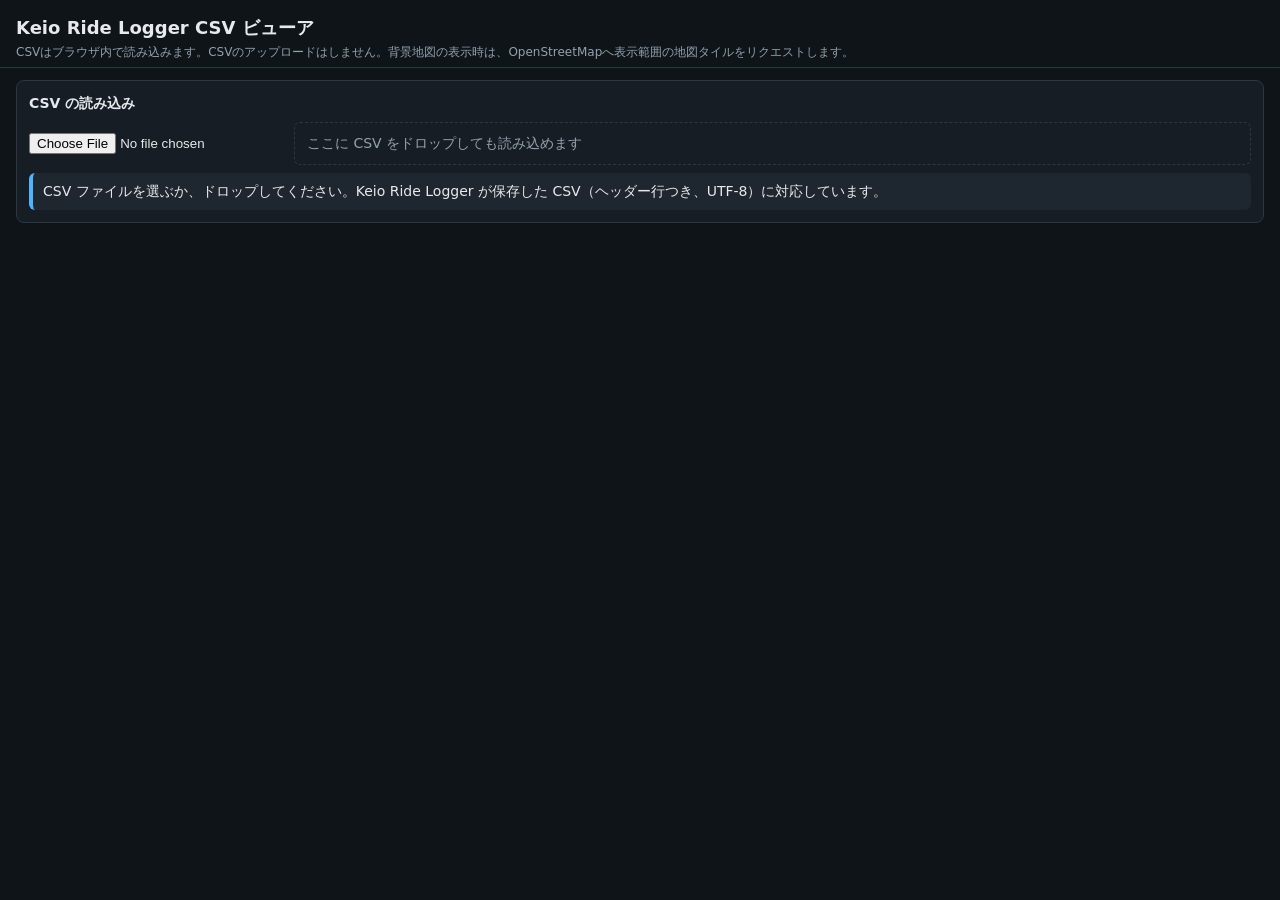
==== commit ee6a0c29: "webアプリ作成" ====
--- a/web/csv-visualizer/index.html
+++ b/web/csv-visualizer/index.html
@@ -4,11 +4,11 @@
 <meta charset="utf-8">
 <meta name="viewport" content="width=device-width, initial-scale=1">
 <!--
-  Local-only viewer. The CSP forbids every network access (fetch, images, fonts, frames), so the
-  CSV and its coordinates cannot leave the browser even by mistake. No external libraries.
+  The CSV is parsed in-browser. OpenStreetMap tiles are requested only for the visible map area;
+  the tile provider can see tile coordinates and the visitor's IP address.
 -->
-<meta http-equiv="Content-Security-Policy" content="default-src 'none'; script-src 'unsafe-inline'; style-src 'unsafe-inline'; img-src data:; connect-src 'none'; form-action 'none'; base-uri 'none'">
-<meta name="referrer" content="no-referrer">
+<meta http-equiv="Content-Security-Policy" content="default-src 'none'; script-src 'unsafe-inline'; style-src 'unsafe-inline'; img-src data: https://tile.openstreetmap.org; connect-src 'none'; form-action 'none'; base-uri 'none'">
+<meta name="referrer" content="strict-origin-when-cross-origin">
 <title>Keio Ride Logger CSV ビューア</title>
 <style>
   :root {
@@ -44,6 +44,8 @@
   canvas { display: block; width: 100%; background: #0b1015; border-radius: 6px; touch-action: none; }
   #track { height: 460px; cursor: grab; }
   #track.dragging { cursor: grabbing; }
+  .map-attribution { position: absolute; right: 5px; bottom: 5px; padding: 1px 5px; border-radius: 3px; background: rgba(255,255,255,.88); color: #222; font: 11px/1.5 system-ui, sans-serif; }
+  .map-attribution a { color: #1769aa; }
   .chart { height: 190px; cursor: crosshair; }
   .toolbar { display: flex; flex-wrap: wrap; gap: 6px 16px; align-items: center; margin-bottom: 8px; font-size: 13px; color: var(--muted); }
   .toolbar label { display: inline-flex; gap: 5px; align-items: center; }
@@ -81,7 +83,7 @@
 <body>
 <header>
   <h1>Keio Ride Logger CSV ビューア</h1>
-  <p class="sub">計測 CSV をこのブラウザの中だけで読み込みます。アップロード・送信・保存はしません（外部への通信はブラウザの設定で禁止しています）。</p>
+  <p class="sub">CSVはブラウザ内で読み込みます。CSVのアップロードはしません。背景地図の表示時は、OpenStreetMapへ表示範囲の地図タイルをリクエストします。</p>
 </header>
 
 <main>
@@ -113,14 +115,15 @@
 
   <div class="main-grid hidden" id="mainGrid">
     <section class="panel" aria-labelledby="h-track">
-      <h2 id="h-track">GPS軌跡・概略</h2>
+      <h2 id="h-track">GPS軌跡・地図</h2>
       <div class="toolbar">
+        <label><input type="checkbox" id="showMap" checked> 背景地図</label>
         <label><input type="checkbox" id="showAcc" checked> 精度の円</label>
         <label><input type="checkbox" id="showChanges" checked> セル変更候補</label>
         <label>低精度とみなす水平精度 <input type="number" id="accLimit" value="30" min="1" step="1" style="width:4.5em"> m</label>
         <button id="fit" type="button">全体を表示</button>
       </div>
-      <div class="canvas-wrap"><canvas id="track" aria-label="GPS軌跡の概略図"></canvas></div>
+      <div class="canvas-wrap"><canvas id="track" aria-label="OpenStreetMap上のGPS軌跡"></canvas><div class="map-attribution" id="trackAttribution"><a href="https://www.openstreetmap.org/copyright" target="_blank" rel="noopener">© OpenStreetMap contributors</a></div></div>
       <div class="legend">
         <span><i class="k-line"></i>連続した測位（色は速度）</span>
         <span><i class="k-gap"></i>欠測（5 秒超）は線でつなぎません</span>
@@ -129,7 +132,7 @@
         <span><i class="k-diamond"></i>セル変更候補</span>
         <span><i class="k-sel"></i>選択中</span>
       </div>
-      <p class="sub" style="margin-top:6px">GPS の座標そのものを平面に描いた概略図です。背景の地図はなく、駅や線路への補正もしていません。ホイールまたはピンチで拡大、ドラッグで移動、点をクリックで選択できます。</p>
+      <p class="sub" style="margin-top:6px">CSVはブラウザ内で解析します。背景地図の表示時は、地図提供元へ表示範囲のタイル座標とIPアドレスが送信されます。CSVや正確な測位点を送ることはありません。GPS軌跡は生の座標で、駅や線路への補正はしていません。ホイールまたはピンチで拡大、ドラッグで移動できます。</p>
     </section>
 
     <section class="panel detail" aria-labelledby="h-sel">
@@ -176,6 +179,9 @@
 let range = [0, 1];                // visible window, fractions of the session
 let trackView = null;              // {scale, cx, cy} map transform
 let trackFit = null;
+let trackOrigin = null;
+const mapTiles = new Map();
+const MAP_TILE_URL = "https://tile.openstreetmap.org";
 
 // ---------------------------------------------------------------------------
 // CSV parsing: RFC 4180 style quotes (commas, LF/CRLF and "" inside quoted fields).
@@ -391,13 +397,14 @@
 }
 
 // ---------------------------------------------------------------------------
-// GPS track ("map-like" plot of raw coordinates, local equirectangular projection).
+// GPS track in a local equirectangular projection, with optional OpenStreetMap tiles underneath.
 const EARTH_R = 6371008.8;
 function projectGps() {
   if (!S.gps.length) return;
   const lat0 = S.gps.reduce((a, p) => a + p.lat, 0) / S.gps.length;
   const lon0 = S.gps.reduce((a, p) => a + p.lon, 0) / S.gps.length;
   const k = Math.PI / 180, cosLat = Math.cos(lat0 * k);
+  trackOrigin = { lat: lat0, lon: lon0, cosLat };
   for (const p of S.gps) { p.x = (p.lon - lon0) * k * EARTH_R * cosLat; p.y = (p.lat - lat0) * k * EARTH_R; }
 }
 function fitTrack(points) {
@@ -422,12 +429,63 @@
   return Math.abs(best.t - t) <= NEAR_MS ? best : null;
 }
 
+function drawMapTiles(ctx, w, h) {
+  if (!$('showMap').checked || !trackOrigin || !trackView) return;
+  ctx.fillStyle = "#e8e5dc"; ctx.fillRect(0, 0, w, h);
+  const zoom = Math.max(0, Math.min(19, Math.round(Math.log2(trackView.scale * 156543.03392 * trackOrigin.cosLat))));
+  const n = 2 ** zoom, worldMeters = 2 * Math.PI * EARTH_R;
+  const tileMeters = worldMeters * trackOrigin.cosLat / n;
+  const tilePixels = tileMeters * trackView.scale;
+  if (!Number.isFinite(tilePixels) || tilePixels <= 0) return;
+  const centerLat = Math.max(-85.05112878, Math.min(85.05112878, trackOrigin.lat + trackView.cy / EARTH_R * 180 / Math.PI));
+  const centerLon = trackOrigin.lon + trackView.cx / (EARTH_R * trackOrigin.cosLat) * 180 / Math.PI;
+  const centerX = (centerLon + 180) / 360 * n;
+  const centerY = (1 - Math.asinh(Math.tan(centerLat * Math.PI / 180)) / Math.PI) / 2 * n;
+  const minX = Math.floor(centerX - w / (2 * tilePixels)) - 1;
+  const maxX = Math.floor(centerX + w / (2 * tilePixels)) + 1;
+  const minY = Math.floor(centerY - h / (2 * tilePixels)) - 1;
+  const maxY = Math.floor(centerY + h / (2 * tilePixels)) + 1;
+  let visibleTileFailed = false;
+  for (let ty = minY; ty <= maxY; ty++) {
+    if (ty < 0 || ty >= n) continue;
+    for (let tx = minX; tx <= maxX; tx++) {
+      const wrappedX = ((tx % n) + n) % n;
+      const key = `${zoom}/${wrappedX}/${ty}`;
+      let tile = mapTiles.get(key);
+      if (!tile) {
+        tile = new Image(); tile.loaded = false; tile.failed = false;
+        tile.onload = () => { tile.loaded = true; if (S && $('showMap').checked) drawTrack(); };
+        tile.onerror = () => { tile.failed = true; if (S && $("showMap").checked) drawTrack(); };
+        mapTiles.set(key, tile);
+        tile.src = `${MAP_TILE_URL}/${key}.png`;
+      }
+      if (tile.failed) visibleTileFailed = true;
+      if (tile.loaded) {
+        const lon = ((tx + 0.5) / n) * 360 - 180;
+        const mercY = Math.PI * (1 - 2 * (ty + 0.5) / n);
+        const lat = Math.atan(Math.sinh(mercY)) * 180 / Math.PI;
+        const x = (lon - trackOrigin.lon) * Math.PI / 180 * EARTH_R * trackOrigin.cosLat;
+        const y = (lat - trackOrigin.lat) * Math.PI / 180 * EARTH_R;
+        const [sx, sy] = toScreen({ x, y }, w, h);
+        ctx.drawImage(tile, sx - tilePixels / 2, sy - tilePixels / 2, tilePixels, tilePixels);
+      }
+    }
+  }
+  if (visibleTileFailed) {
+    ctx.fillStyle = "rgba(15,20,25,.88)"; ctx.fillRect(8, 8, 228, 26);
+    ctx.fillStyle = "#fff"; ctx.font = "12px system-ui"; ctx.fillText("地図タイルを取得できません。軌跡は表示します。", 14, 25);
+  }
+}
+
 function drawTrack() {
   const canvas = $("track");
   const { ctx, w, h } = setupCanvas(canvas);
+  $("trackAttribution").hidden = true;
   if (!S.gps.length) { emptyNote(ctx, w, h, "GPS の測位データがありません（gps 行なし）"); return; }
   const pts = S.gps.filter(p => visible(p.t));
+  $("trackAttribution").hidden = !($("showMap").checked && pts.length);
   if (!pts.length) { emptyNote(ctx, w, h, "この時間帯には GPS の測位点がありません"); return; }
+  drawMapTiles(ctx, w, h);
   const accLimit = Number($("accLimit").value) || 30;
   const vmax = Math.max(1, ...S.gps.map(p => p.kmh ?? 0));
 
@@ -740,7 +798,7 @@
 $("rangeStart").addEventListener("input", onRangeInput);
 $("rangeEnd").addEventListener("input", onRangeInput);
 $("rangeReset").addEventListener("click", () => { range = [0, 1]; $("rangeStart").value = 0; $("rangeEnd").value = 1000; redraw(); });
-for (const id of ["showAcc", "showChanges", "accLimit", "showNeighbors"]) $(id).addEventListener("input", redraw);
+for (const id of ["showMap", "showAcc", "showChanges", "accLimit", "showNeighbors"]) $(id).addEventListener("input", redraw);
 $("fit").addEventListener("click", () => { if (S) { fitTrack(S.gps.filter(p => visible(p.t))); redraw(); } });
 
 // Track: pan (drag), zoom (wheel / pinch), select (click).
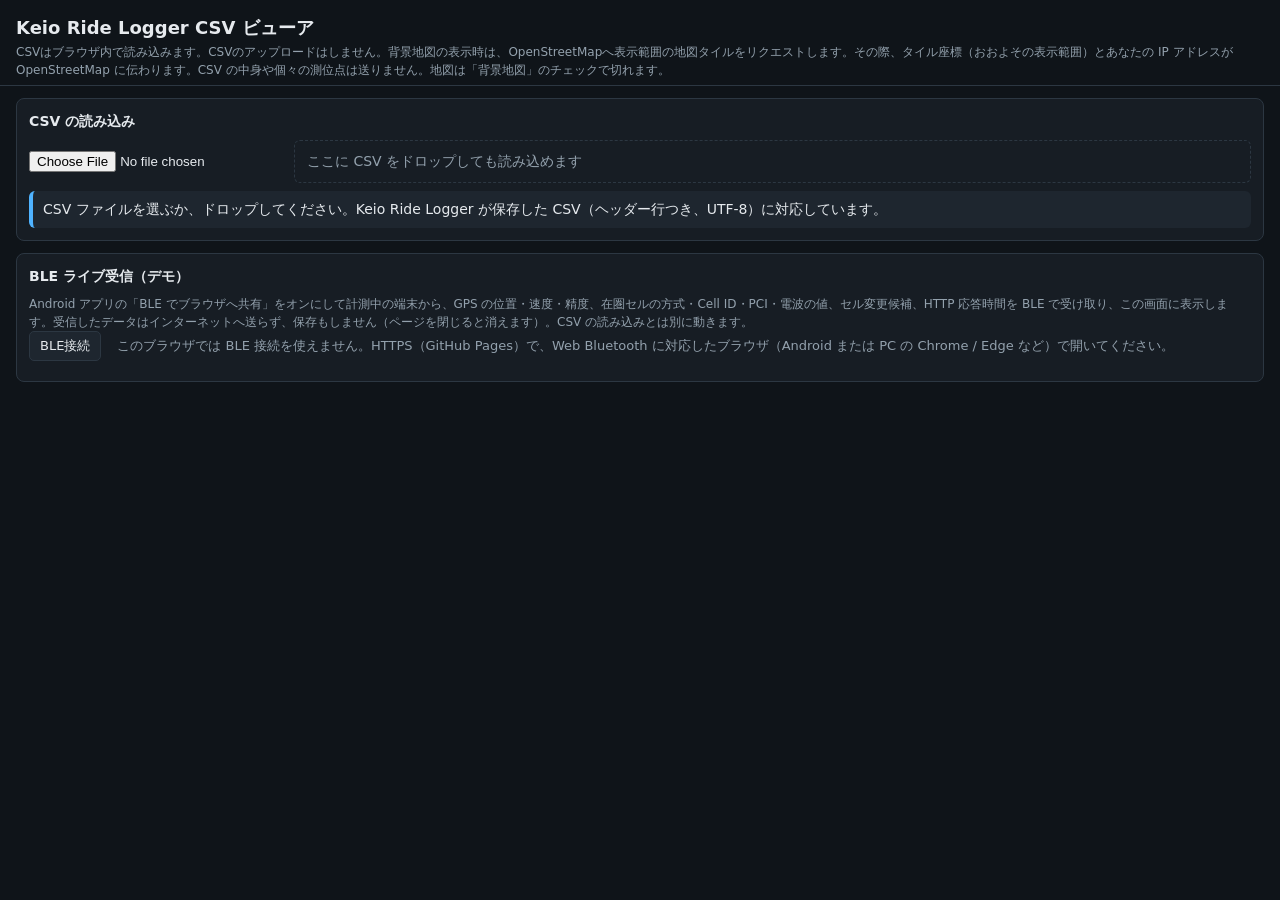
==== commit c2e2b075: "webアプリ ble化" ====
--- a/web/csv-visualizer/index.html
+++ b/web/csv-visualizer/index.html
@@ -77,13 +77,14 @@
   .tag.switched { color: var(--change); }
   .tag.baseline { color: var(--serving); }
   .tag.indeterminate { color: var(--muted); }
+  .stale { color: var(--bad); font-weight: 600; }
   .hidden { display: none !important; }
 </style>
 </head>
 <body>
 <header>
   <h1>Keio Ride Logger CSV ビューア</h1>
-  <p class="sub">CSVはブラウザ内で読み込みます。CSVのアップロードはしません。背景地図の表示時は、OpenStreetMapへ表示範囲の地図タイルをリクエストします。</p>
+  <p class="sub">CSVはブラウザ内で読み込みます。CSVのアップロードはしません。背景地図の表示時は、OpenStreetMapへ表示範囲の地図タイルをリクエストします。その際、タイル座標（おおよその表示範囲）とあなたの IP アドレスが OpenStreetMap に伝わります。CSV の中身や個々の測位点は送りません。地図は「背景地図」のチェックで切れます。</p>
 </header>
 
 <main>
@@ -94,6 +95,18 @@
       <div class="drop" id="drop">ここに CSV をドロップしても読み込めます</div>
     </div>
     <div id="messages"></div>
+  </section>
+
+  <section class="panel" id="blePanel" aria-labelledby="h-ble">
+    <h2 id="h-ble">BLE ライブ受信（デモ）</h2>
+    <p class="sub">Android アプリの「BLE でブラウザへ共有」をオンにして計測中の端末から、GPS の位置・速度・精度、在圏セルの方式・Cell ID・PCI・電波の値、セル変更候補、HTTP 応答時間を BLE で受け取り、この画面に表示します。受信したデータはインターネットへ送らず、保存もしません（ページを閉じると消えます）。CSV の読み込みとは別に動きます。</p>
+    <div class="toolbar">
+      <button id="bleConnect" type="button">BLE接続</button>
+      <button id="bleReconnect" type="button" class="hidden">再接続</button>
+      <button id="bleDisconnect" type="button" class="hidden">切断</button>
+      <span id="bleStatus">未接続</span>
+    </div>
+    <div class="cards" id="bleCards"></div>
   </section>
 
   <section class="panel hidden" id="overview" aria-labelledby="h-ov">
@@ -115,7 +128,7 @@
 
   <div class="main-grid hidden" id="mainGrid">
     <section class="panel" aria-labelledby="h-track">
-      <h2 id="h-track">GPS軌跡・地図</h2>
+      <h2 id="h-track">GPS軌跡・概略（背景: OpenStreetMap）</h2>
       <div class="toolbar">
         <label><input type="checkbox" id="showMap" checked> 背景地図</label>
         <label><input type="checkbox" id="showAcc" checked> 精度の円</label>
@@ -868,6 +881,162 @@
 
 let resizeTimer = null;
 window.addEventListener("resize", () => { clearTimeout(resizeTimer); resizeTimer = setTimeout(redraw, 100); });
+// ---------------------------------------------------------------------------
+// BLE live receive (Web Bluetooth). Protocol v1, same constants as BleProtocol.kt:
+// fragment = [version u8][seq u32 LE][index u8][count u8][body slice]; body = UTF-8 JSON <= 2048 B.
+// Received values are only shown here: never sent anywhere and never stored.
+const BLE_SERVICE_UUID = "20896d82-0d9e-4791-8522-22bc245b46bb";
+const BLE_CHAR_UUID = "b58ccb41-6443-4ee3-9d29-0d7e7a56cbe8";
+const BLE_VERSION = 1;
+const BLE_HEADER = 7;
+const BLE_MAX_FRAME = 2048;
+const BLE_STALE_MS = 5000;
+
+function bleParseFragment(bytes) {
+  if (!(bytes instanceof Uint8Array) || bytes.length < BLE_HEADER || bytes[0] !== BLE_VERSION) return null;
+  const seq = (bytes[1] | (bytes[2] << 8) | (bytes[3] << 16) | (bytes[4] << 24)) >>> 0;
+  const index = bytes[5], count = bytes[6];
+  if (count === 0 || index >= count) return null;
+  return { seq, index, count, data: bytes.slice(BLE_HEADER) };
+}
+
+/** Rebuilds frames; drops incomplete, duplicate, older and malformed ones (mirrors BleReassembler.kt). */
+class BleReassembler {
+  constructor() { this.lastSeq = -1; this.seq = -1; this.parts = null; }
+  accept(bytes) {
+    const f = bleParseFragment(bytes);
+    if (!f || f.seq <= this.lastSeq) return null;
+    if (f.seq !== this.seq) {
+      if (f.seq < this.seq) return null;
+      this.seq = f.seq; this.parts = new Array(f.count).fill(null);
+    }
+    if (this.parts.length !== f.count) return null;
+    this.parts[f.index] = f.data;
+    if (this.parts.some(p => p === null)) return null;
+    const size = this.parts.reduce((n, p) => n + p.length, 0);
+    if (size > BLE_MAX_FRAME) return null;
+    const body = new Uint8Array(size);
+    let at = 0;
+    for (const p of this.parts) { body.set(p, at); at += p.length; }
+    this.lastSeq = f.seq; this.seq = -1; this.parts = null;
+    return body;
+  }
+}
+
+function bleDecode(body) {
+  try {
+    const o = JSON.parse(new TextDecoder("utf-8", { fatal: true }).decode(body));
+    if (!o || typeof o !== "object" || o.v !== BLE_VERSION || !Number.isInteger(o.seq) || !Number.isFinite(o.t)) return null;
+    return o;
+  } catch { return null; }
+}
+
+const ble = { device: null, char: null, reassembler: null, last: null, invalid: 0, userDisconnect: false };
+
+function bleSetStatus(text, { connected = false, canReconnect = false } = {}) {
+  $("bleStatus").textContent = text;
+  $("bleDisconnect").classList.toggle("hidden", !connected);
+  $("bleReconnect").classList.toggle("hidden", !canReconnect);
+  $("bleConnect").disabled = connected;
+}
+
+const bleNum = (v, digits, unit) => (v === null || v === undefined ? "不明" : `${Number(v).toFixed(digits)}${unit}`);
+
+function bleRender() {
+  const el = $("bleCards");
+  if (!ble.last) { el.innerHTML = ""; return; }
+  const p = ble.last.payload;
+  const ageMs = Date.now() - ble.last.receivedAt;
+  const stale = ageMs > BLE_STALE_MS;
+  const card = (k, v) => `<div class="card"><b>${k}</b>${v}</div>`;
+  const gps = p.gps
+    ? `<span>${bleNum(p.gps.lat, 6, "")}, ${bleNum(p.gps.lon, 6, "")}</span><div>速度 ${p.gps.kmh === null ? "不明（0 km/h ではない）" : bleNum(p.gps.kmh, 1, " km/h")}・精度 ${p.gps.accM === null ? "不明" : "±" + bleNum(p.gps.accM, 1, " m")}・${bleNum(p.gps.ageMs / 1000, 0, " 秒前の測位")}</div>`
+    : `<span class="nodata">測位なし</span><div class="muted">${esc(p.gpsStatus ?? "")}</div>`;
+  const cellStatus = { SERVING: "在圏セルあり", NEIGHBORS_ONLY: "周辺セルのみ（在圏セル情報なし）", EMPTY: "観測データなし", NO_RESPONSE: "応答なし", ERROR: "エラー", PERMISSION_DENIED: "権限なし", UNAVAILABLE: "通信機能なし", WAITING: "応答待ち" };
+  const cell = p.cell
+    ? `<span>${esc(p.cell.rat)} PCI ${p.cell.pci ?? "?"}</span><div>Cell ID ${esc(p.cell.id ?? "不明")}・ARFCN ${p.cell.arfcn ?? "不明"}</div><div>RSRP ${bleNum(p.cell.rsrp, 0, " dBm")}・RSRQ ${bleNum(p.cell.rsrq, 0, " dB")}・SNR ${bleNum(p.cell.snr, 0, " dB")}</div>`
+    : `<span class="nodata">${esc(cellStatus[p.cellStatus] ?? "在圏セル情報なし")}</span>`;
+  const sw = p.switches === null || p.switches === undefined
+    ? '<span class="nodata">データなし</span>'
+    : `<span>${p.switches}</span><div class="muted">最初の在圏セルは数えない</div>` + (p.lastSwitch ? `<div>${fmtClock(p.lastSwitch.t)} ${esc(p.lastSwitch.from)} → ${esc(p.lastSwitch.to)}</div>` : "");
+  const transport = { cellular: "携帯網", wifi: "Wi-Fi", vpn: "VPN", ethernet: "有線", bluetooth: "Bluetooth" };
+  const net = p.net ? `${esc(p.net.transport.split("+").map(t => transport[t] ?? "その他").join("+"))}・${p.net.validated ? "接続確認済み" : "接続未確認"}` : "既定ネットワークなし";
+  const probeLabel = { ok: "成功", http_error: "HTTP エラー", timeout: "タイムアウト", error: "失敗" };
+  const probe = p.probe
+    ? `<span>${esc(probeLabel[p.probe.status] ?? p.probe.status)} ${p.probe.status === "ok" ? bleNum(p.probe.ms, 0, " ms") : ""}</span><div class="muted">${bleNum(p.probe.ageMs / 1000, 0, " 秒前")}</div>`
+    : '<span class="nodata">結果なし</span>';
+  el.innerHTML = [
+    card("最終受信", `<span class="${stale ? "stale" : ""}">${Math.round(ageMs / 1000)} 秒前${stale ? "（古い値・更新なし）" : ""}</span><div class="muted">連番 ${p.seq}・端末時刻 ${fmtClock(p.t)}${ble.invalid ? `・破棄 ${ble.invalid}` : ""}</div>`),
+    card("GPS", gps),
+    card("在圏セル", cell),
+    card("セル変更候補", sw),
+    card("通信経路", `<span>${net}</span>`),
+    card("HTTP 応答時間", probe),
+  ].join("");
+}
+
+function bleOnValue(event) {
+  const dv = event.target.value;
+  const body = ble.reassembler.accept(new Uint8Array(dv.buffer, dv.byteOffset, dv.byteLength));
+  if (!body) return;
+  const payload = bleDecode(body);
+  if (!payload) { ble.invalid++; return; }
+  ble.last = { payload, receivedAt: Date.now() };
+  bleRender();
+}
+
+async function bleOpen() {
+  ble.userDisconnect = false;
+  ble.reassembler = new BleReassembler();
+  try {
+    bleSetStatus("接続中…");
+    const server = await ble.device.gatt.connect();
+    bleSetStatus("サービスを確認中…");
+    const service = await server.getPrimaryService(BLE_SERVICE_UUID);
+    ble.char = await service.getCharacteristic(BLE_CHAR_UUID);
+    ble.char.addEventListener("characteristicvaluechanged", bleOnValue);
+    bleSetStatus("通知を開始中…", { connected: true });
+    await ble.char.startNotifications();
+    bleSetStatus("受信中（1 秒ごと）", { connected: true });
+  } catch (e) {
+    const reason = e && e.name === "NotFoundError" ? "サービスが見つかりません（アプリの共有がオフ、または別の端末）" : "接続できませんでした";
+    bleSetStatus(`${reason}。アプリが計測中で共有オンか確認し、再接続してください。`, { canReconnect: true });
+  }
+}
+
+async function bleConnect() {
+  try {
+    ble.device = await navigator.bluetooth.requestDevice({ filters: [{ services: [BLE_SERVICE_UUID] }] });
+  } catch (e) {
+    bleSetStatus(e && e.name === "NotFoundError" ? "端末の選択がキャンセルされました" : "端末を選べませんでした（Bluetooth がオフの可能性）");
+    return;
+  }
+  ble.device.addEventListener("gattserverdisconnected", () => {
+    if (ble.char) ble.char.removeEventListener("characteristicvaluechanged", bleOnValue);
+    ble.char = null;
+    bleSetStatus(ble.userDisconnect ? "切断しました" : "切断されました（自動では再接続しません）", { canReconnect: true });
+    bleRender();
+  });
+  await bleOpen();
+}
+
+function bleInit() {
+  if (!window.isSecureContext || !navigator.bluetooth) {
+    bleSetStatus("このブラウザでは BLE 接続を使えません。HTTPS（GitHub Pages）で、Web Bluetooth に対応したブラウザ（Android または PC の Chrome / Edge など）で開いてください。");
+    $("bleConnect").disabled = true;
+    return;
+  }
+  $("bleConnect").addEventListener("click", bleConnect);
+  $("bleReconnect").addEventListener("click", () => { if (ble.device) bleOpen(); else bleConnect(); });
+  $("bleDisconnect").addEventListener("click", () => {
+    ble.userDisconnect = true;
+    if (ble.device && ble.device.gatt.connected) ble.device.gatt.disconnect();
+  });
+  // Re-evaluate staleness even when no notification arrives.
+  setInterval(() => { if (ble.last) bleRender(); }, 1000);
+}
+bleInit();
+
 showMessages([["", "CSV ファイルを選ぶか、ドロップしてください。Keio Ride Logger が保存した CSV（ヘッダー行つき、UTF-8）に対応しています。"]]);
 </script>
 </body>
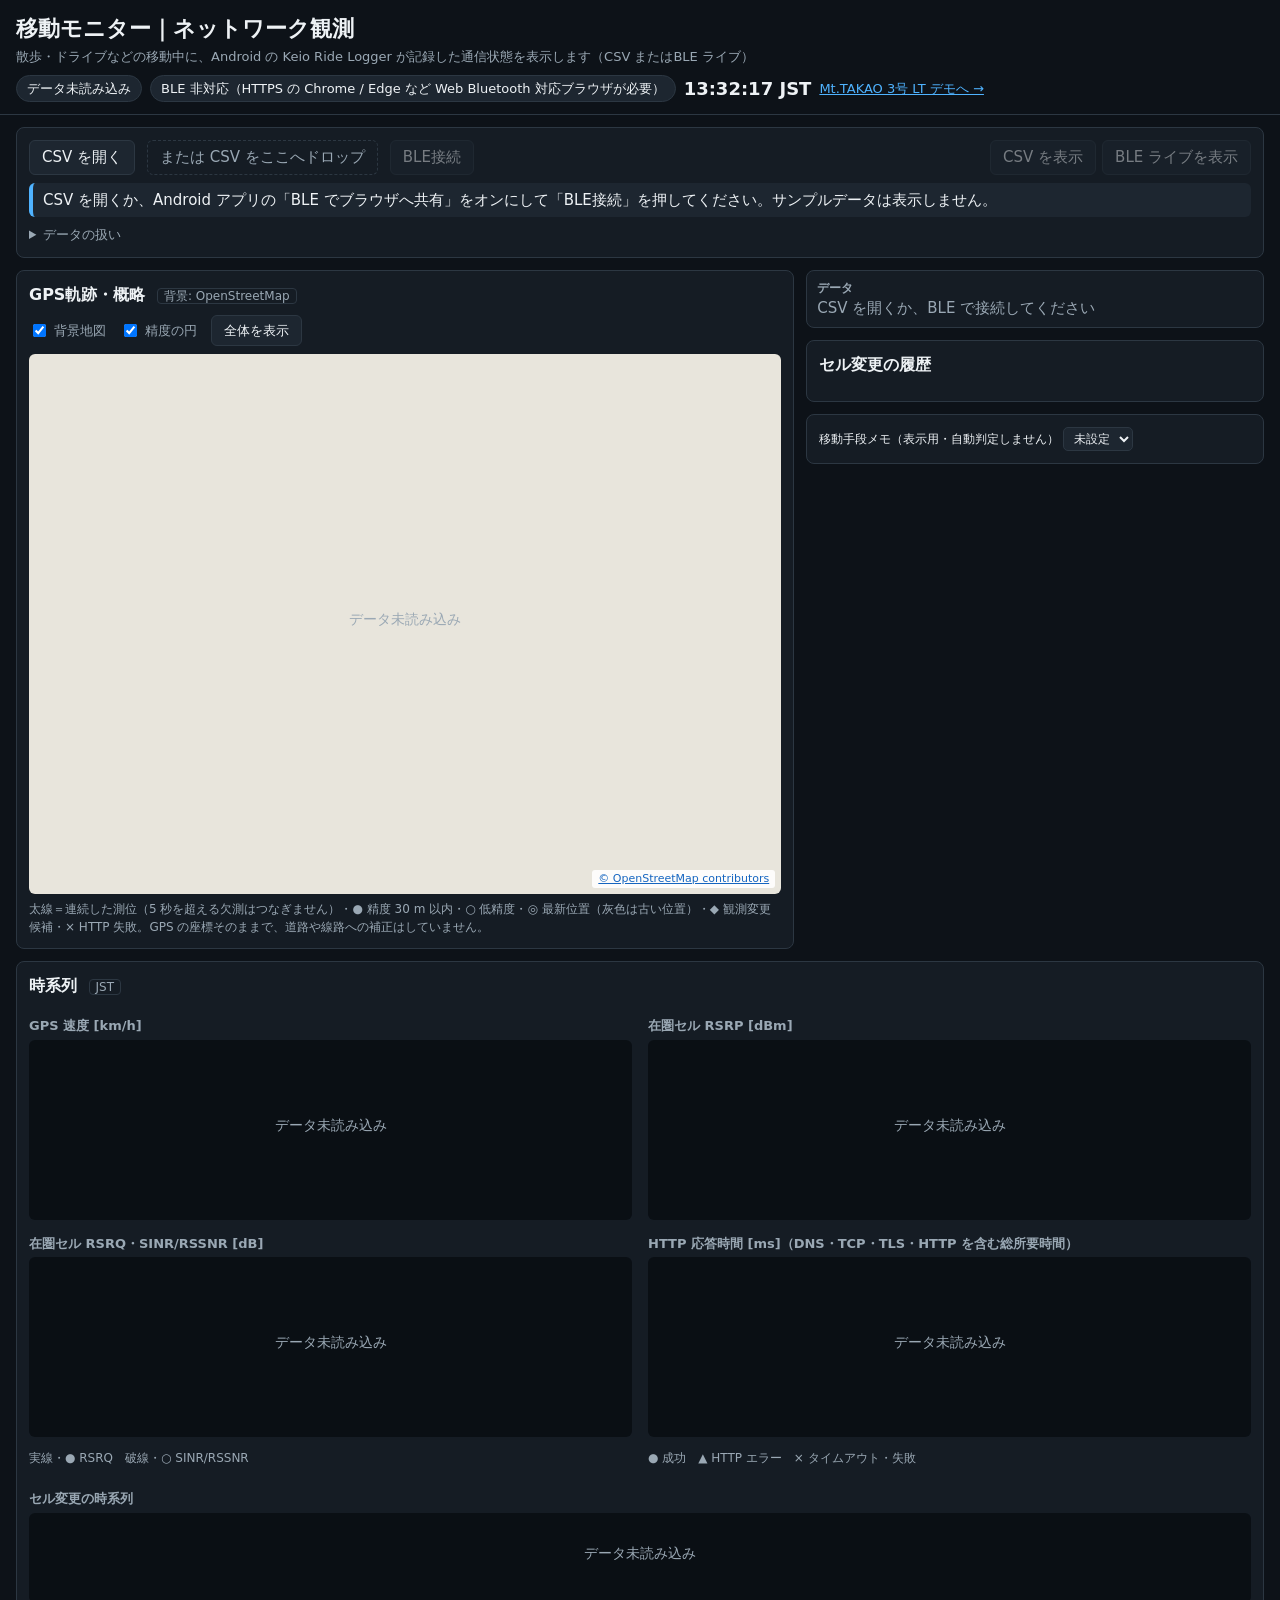
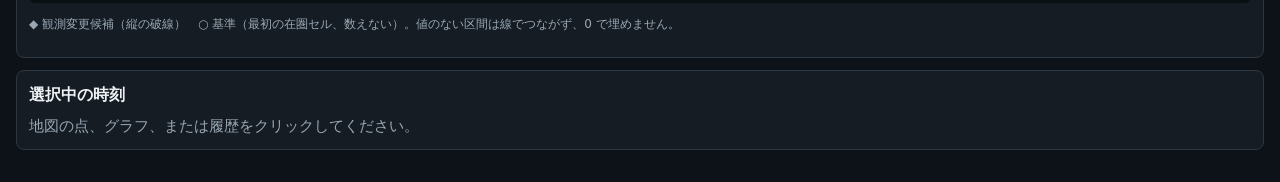
==== commit 000afdfd: "webアプリ ble化" ====
--- a/web/csv-visualizer/index.html
+++ b/web/csv-visualizer/index.html
@@ -3,1041 +3,17 @@
 <head>
 <meta charset="utf-8">
 <meta name="viewport" content="width=device-width, initial-scale=1">
-<!--
-  The CSV is parsed in-browser. OpenStreetMap tiles are requested only for the visible map area;
-  the tile provider can see tile coordinates and the visitor's IP address.
--->
-<meta http-equiv="Content-Security-Policy" content="default-src 'none'; script-src 'unsafe-inline'; style-src 'unsafe-inline'; img-src data: https://tile.openstreetmap.org; connect-src 'none'; form-action 'none'; base-uri 'none'">
+<!-- Scripts only from this site; images only from this site and OpenStreetMap tiles; no fetch/XHR/WebSocket. -->
+<meta http-equiv="Content-Security-Policy" content="default-src 'none'; script-src 'self'; style-src 'self'; img-src 'self' data: https://tile.openstreetmap.org; connect-src 'none'; form-action 'none'; base-uri 'none'">
+<!-- OSM's tile policy expects a Referer; send only the origin. -->
 <meta name="referrer" content="strict-origin-when-cross-origin">
-<title>Keio Ride Logger CSV ビューア</title>
-<style>
-  :root {
-    --bg: #0f1419; --panel: #171d24; --panel2: #1e262f; --line: #2c3742; --fg: #e6eaee;
-    --muted: #93a1ad; --accent: #4fb3ff; --serving: #5fd38d; --neighbor: #8e99a4; --change: #ffb347;
-    --bad: #ff6b6b; --warn: #f2c94c; --sel: #ffffff;
-  }
-  * { box-sizing: border-box; }
-  html, body { margin: 0; background: var(--bg); color: var(--fg); }
-  body { font: 14px/1.5 system-ui, -apple-system, "Hiragino Sans", "Noto Sans JP", sans-serif; }
-  header { padding: 14px 16px 6px; border-bottom: 1px solid var(--line); }
-  h1 { font-size: 18px; margin: 0 0 2px; font-weight: 700; }
-  h2 { font-size: 14px; margin: 0 0 8px; font-weight: 700; color: var(--fg); }
-  .sub { color: var(--muted); font-size: 12px; margin: 0; }
-  main { padding: 12px 16px 32px; max-width: 1400px; margin: 0 auto; display: grid; gap: 12px; }
-  .panel { background: var(--panel); border: 1px solid var(--line); border-radius: 8px; padding: 12px; min-width: 0; }
-  .loader { display: flex; flex-wrap: wrap; gap: 12px; align-items: center; }
-  .drop { flex: 1 1 280px; border: 1px dashed var(--line); border-radius: 6px; padding: 10px 12px; color: var(--muted); }
-  .drop.over { border-color: var(--accent); color: var(--fg); }
-  input[type=file] { color: var(--fg); }
-  .msg { margin: 8px 0 0; padding: 8px 10px; border-radius: 6px; background: var(--panel2); border-left: 4px solid var(--accent); }
-  .msg.warn { border-left-color: var(--warn); }
-  .msg.bad { border-left-color: var(--bad); }
-  .msg:empty { display: none; }
-  .cards { display: grid; grid-template-columns: repeat(auto-fill, minmax(170px, 1fr)); gap: 8px; }
-  .card { background: var(--panel2); border-radius: 6px; padding: 8px 10px; }
-  .card b { display: block; font-size: 11px; color: var(--muted); font-weight: 600; }
-  .card span { font-size: 16px; font-variant-numeric: tabular-nums; }
-  .card .nodata { color: var(--muted); font-size: 14px; }
-  .main-grid { display: grid; grid-template-columns: minmax(0, 2fr) minmax(260px, 1fr); gap: 12px; }
-  @media (max-width: 900px) { .main-grid { grid-template-columns: 1fr; } }
-  .canvas-wrap { position: relative; }
-  canvas { display: block; width: 100%; background: #0b1015; border-radius: 6px; touch-action: none; }
-  #track { height: 460px; cursor: grab; }
-  #track.dragging { cursor: grabbing; }
-  .map-attribution { position: absolute; right: 5px; bottom: 5px; padding: 1px 5px; border-radius: 3px; background: rgba(255,255,255,.88); color: #222; font: 11px/1.5 system-ui, sans-serif; }
-  .map-attribution a { color: #1769aa; }
-  .chart { height: 190px; cursor: crosshair; }
-  .toolbar { display: flex; flex-wrap: wrap; gap: 6px 16px; align-items: center; margin-bottom: 8px; font-size: 13px; color: var(--muted); }
-  .toolbar label { display: inline-flex; gap: 5px; align-items: center; }
-  button { background: var(--panel2); color: var(--fg); border: 1px solid var(--line); border-radius: 5px; padding: 4px 10px; font: inherit; cursor: pointer; }
-  button:hover { border-color: var(--accent); }
-  .range { display: grid; grid-template-columns: auto 1fr auto; gap: 4px 10px; align-items: center; font-size: 13px; color: var(--muted); }
-  .range input { width: 100%; }
-  .legend { display: flex; flex-wrap: wrap; gap: 4px 14px; font-size: 12px; color: var(--muted); margin-top: 8px; }
-  .legend i { display: inline-block; vertical-align: middle; margin-right: 4px; }
-  .k-line { width: 18px; height: 3px; background: var(--accent); }
-  .k-gap { width: 18px; height: 0; border-top: 2px dotted var(--muted); }
-  .k-dot { width: 8px; height: 8px; border-radius: 50%; background: var(--accent); }
-  .k-hollow { width: 9px; height: 9px; border-radius: 50%; border: 2px solid var(--warn); }
-  .k-diamond { width: 9px; height: 9px; background: var(--change); transform: rotate(45deg); }
-  .k-serving { width: 8px; height: 8px; background: var(--serving); }
-  .k-neighbor { width: 9px; height: 9px; border: 1.5px solid var(--neighbor); border-radius: 50%; }
-  .k-sel { width: 2px; height: 12px; background: var(--sel); }
-  .detail dl { display: grid; grid-template-columns: auto 1fr; gap: 2px 10px; margin: 0; font-variant-numeric: tabular-nums; }
-  .detail dt { color: var(--muted); }
-  .detail dd { margin: 0; }
-  .muted { color: var(--muted); }
-  .events { max-height: 260px; overflow: auto; margin-top: 6px; }
-  table { border-collapse: collapse; width: 100%; font-size: 12px; font-variant-numeric: tabular-nums; }
-  th, td { text-align: left; padding: 4px 6px; border-bottom: 1px solid var(--line); vertical-align: top; }
-  th { color: var(--muted); font-weight: 600; position: sticky; top: 0; background: var(--panel); }
-  tr.clickable { cursor: pointer; }
-  tr.clickable:hover, tr.selected { background: var(--panel2); }
-  .tag { display: inline-block; padding: 0 6px; border-radius: 3px; font-size: 11px; border: 1px solid currentColor; }
-  .tag.switched { color: var(--change); }
-  .tag.baseline { color: var(--serving); }
-  .tag.indeterminate { color: var(--muted); }
-  .stale { color: var(--bad); font-weight: 600; }
-  .hidden { display: none !important; }
-</style>
+<title>Keio Ride Logger 移動モニター</title>
+<link rel="stylesheet" href="assets/style.css">
 </head>
 <body>
-<header>
-  <h1>Keio Ride Logger CSV ビューア</h1>
-  <p class="sub">CSVはブラウザ内で読み込みます。CSVのアップロードはしません。背景地図の表示時は、OpenStreetMapへ表示範囲の地図タイルをリクエストします。その際、タイル座標（おおよその表示範囲）とあなたの IP アドレスが OpenStreetMap に伝わります。CSV の中身や個々の測位点は送りません。地図は「背景地図」のチェックで切れます。</p>
-</header>
-
-<main>
-  <section class="panel" aria-labelledby="h-load">
-    <h2 id="h-load">CSV の読み込み</h2>
-    <div class="loader">
-      <input type="file" id="file" accept=".csv,text/csv">
-      <div class="drop" id="drop">ここに CSV をドロップしても読み込めます</div>
-    </div>
-    <div id="messages"></div>
-  </section>
-
-  <section class="panel" id="blePanel" aria-labelledby="h-ble">
-    <h2 id="h-ble">BLE ライブ受信（デモ）</h2>
-    <p class="sub">Android アプリの「BLE でブラウザへ共有」をオンにして計測中の端末から、GPS の位置・速度・精度、在圏セルの方式・Cell ID・PCI・電波の値、セル変更候補、HTTP 応答時間を BLE で受け取り、この画面に表示します。受信したデータはインターネットへ送らず、保存もしません（ページを閉じると消えます）。CSV の読み込みとは別に動きます。</p>
-    <div class="toolbar">
-      <button id="bleConnect" type="button">BLE接続</button>
-      <button id="bleReconnect" type="button" class="hidden">再接続</button>
-      <button id="bleDisconnect" type="button" class="hidden">切断</button>
-      <span id="bleStatus">未接続</span>
-    </div>
-    <div class="cards" id="bleCards"></div>
-  </section>
-
-  <section class="panel hidden" id="overview" aria-labelledby="h-ov">
-    <h2 id="h-ov">セッション概要</h2>
-    <div class="cards" id="cards"></div>
-  </section>
-
-  <section class="panel hidden" id="filter" aria-labelledby="h-range">
-    <h2 id="h-range">表示する時間帯</h2>
-    <div class="range">
-      <span>開始</span><input type="range" id="rangeStart" min="0" max="1000" value="0"><span id="rangeStartLabel">—</span>
-      <span>終了</span><input type="range" id="rangeEnd" min="0" max="1000" value="1000"><span id="rangeEndLabel">—</span>
-    </div>
-    <div class="toolbar" style="margin-top:8px">
-      <button id="rangeReset" type="button">全期間に戻す</button>
-      <span>軌跡・グラフ・セルイベントの表示がこの時間帯に絞られます。</span>
-    </div>
-  </section>
-
-  <div class="main-grid hidden" id="mainGrid">
-    <section class="panel" aria-labelledby="h-track">
-      <h2 id="h-track">GPS軌跡・概略（背景: OpenStreetMap）</h2>
-      <div class="toolbar">
-        <label><input type="checkbox" id="showMap" checked> 背景地図</label>
-        <label><input type="checkbox" id="showAcc" checked> 精度の円</label>
-        <label><input type="checkbox" id="showChanges" checked> セル変更候補</label>
-        <label>低精度とみなす水平精度 <input type="number" id="accLimit" value="30" min="1" step="1" style="width:4.5em"> m</label>
-        <button id="fit" type="button">全体を表示</button>
-      </div>
-      <div class="canvas-wrap"><canvas id="track" aria-label="OpenStreetMap上のGPS軌跡"></canvas><div class="map-attribution" id="trackAttribution"><a href="https://www.openstreetmap.org/copyright" target="_blank" rel="noopener">© OpenStreetMap contributors</a></div></div>
-      <div class="legend">
-        <span><i class="k-line"></i>連続した測位（色は速度）</span>
-        <span><i class="k-gap"></i>欠測（5 秒超）は線でつなぎません</span>
-        <span><i class="k-dot"></i>精度の良い点</span>
-        <span><i class="k-hollow"></i>低精度の点（白抜き）</span>
-        <span><i class="k-diamond"></i>セル変更候補</span>
-        <span><i class="k-sel"></i>選択中</span>
-      </div>
-      <p class="sub" style="margin-top:6px">CSVはブラウザ内で解析します。背景地図の表示時は、地図提供元へ表示範囲のタイル座標とIPアドレスが送信されます。CSVや正確な測位点を送ることはありません。GPS軌跡は生の座標で、駅や線路への補正はしていません。ホイールまたはピンチで拡大、ドラッグで移動できます。</p>
-    </section>
-
-    <section class="panel detail" aria-labelledby="h-sel">
-      <h2 id="h-sel">選択中の時刻</h2>
-      <div id="selection" class="muted">軌跡の点、グラフ、またはセルイベントをクリックしてください。</div>
-      <h2 style="margin-top:14px">セルイベント</h2>
-      <div id="cellDiag" class="muted"></div>
-      <div class="events"><table id="changeTable"></table></div>
-    </section>
-  </div>
-
-  <section class="panel hidden" id="charts" aria-labelledby="h-charts">
-    <h2 id="h-charts">時系列（横軸: 計測開始からの経過時間）</h2>
-    <div class="toolbar">
-      <label><input type="checkbox" id="showNeighbors"> 周辺セルの RSRP も表示</label>
-    </div>
-    <h2 style="font-weight:600">GPS 速度 [km/h]</h2>
-    <canvas id="speedChart" class="chart" aria-label="GPS速度のグラフ"></canvas>
-    <h2 style="font-weight:600;margin-top:12px">在圏セルの RSRP [dBm]</h2>
-    <canvas id="rsrpChart" class="chart" aria-label="在圏セルRSRPのグラフ"></canvas>
-    <h2 style="font-weight:600;margin-top:12px">セル変更の時系列</h2>
-    <canvas id="laneChart" class="chart" style="height:90px" aria-label="セル変更の時系列"></canvas>
-    <div class="legend">
-      <span><i class="k-line"></i>値のある行どうしだけを線で結びます（間隔が開いた区間は補間しません）</span>
-      <span><i class="k-serving"></i>在圏セル（registered=true）</span>
-      <span><i class="k-neighbor"></i>周辺セル（白抜き・在圏セルとして数えません）</span>
-      <span><i class="k-diamond"></i>セル変更候補（縦の破線）</span>
-    </div>
-  </section>
-</main>
-
-<script>
-"use strict";
-// ---------------------------------------------------------------------------
-// Constants. GPS_GAP_MS and RSRP_GAP_MS decide where lines are broken instead of interpolated.
-const GPS_GAP_MS = 5000;
-const RSRP_GAP_MS = 10000;
-const NEAR_MS = 5000;              // max time distance when tying an event to a GPS point
-const REQUIRED_COLUMNS = ["time_utc", "event"];
-const $ = id => document.getElementById(id);
-
-let S = null;                      // parsed session
-let selectedT = null;              // selected absolute time (ms)
-let range = [0, 1];                // visible window, fractions of the session
-let trackView = null;              // {scale, cx, cy} map transform
-let trackFit = null;
-let trackOrigin = null;
-const mapTiles = new Map();
-const MAP_TILE_URL = "https://tile.openstreetmap.org";
-
-// ---------------------------------------------------------------------------
-// CSV parsing: RFC 4180 style quotes (commas, LF/CRLF and "" inside quoted fields).
-function parseCsv(text) {
-  if (text.charCodeAt(0) === 0xfeff) text = text.slice(1);
-  const records = [];
-  let row = [], field = "", quoted = false, i = 0, unterminated = false;
-  const n = text.length;
-  while (i < n) {
-    const c = text[i];
-    if (quoted) {
-      if (c === '"') {
-        if (text[i + 1] === '"') { field += '"'; i += 2; continue; }
-        quoted = false; i++; continue;
-      }
-      field += c; i++; continue;
-    }
-    if (c === '"' && field === "") { quoted = true; i++; continue; }
-    if (c === ",") { row.push(field); field = ""; i++; continue; }
-    if (c === "\n" || c === "\r") {
-      row.push(field); records.push(row); row = []; field = "";
-      i += (c === "\r" && text[i + 1] === "\n") ? 2 : 1;
-      continue;
-    }
-    field += c; i++;
-  }
-  if (quoted) unterminated = true;
-  if (field !== "" || row.length) { row.push(field); records.push(row); }
-  return { records, unterminated };
-}
-
-const numOrNull = v => {
-  if (v === undefined || v === null || String(v).trim() === "") return null;
-  const x = Number(v);
-  return Number.isFinite(x) ? x : null;
-};
-
-// ---------------------------------------------------------------------------
-// Build the session model from CSV text. Never throws on bad rows; counts them instead.
-function buildSession(text) {
-  if (!text || !text.trim()) return { error: "ファイルが空です。" };
-  const { records, unterminated } = parseCsv(text);
-  const header = records.shift() || [];
-  const missing = REQUIRED_COLUMNS.filter(c => !header.includes(c));
-  if (missing.length) {
-    return { error: `Keio Ride Logger の CSV ではないようです（必要な列 ${missing.join(", ")} がありません）。` };
-  }
-  const idx = Object.fromEntries(header.map((h, i) => [h, i]));
-  const get = (r, col) => (idx[col] === undefined ? "" : (r[idx[col]] ?? ""));
-
-  let brokenRows = 0, badTimeRows = 0, blankRows = 0;
-  const rows = [];
-  for (const r of records) {
-    if (r.length === 1 && r[0] === "") { blankRows++; continue; }
-    if (r.length !== header.length) { brokenRows++; continue; }
-    const t = Date.parse(get(r, "time_utc"));
-    if (!Number.isFinite(t)) { badTimeRows++; continue; }
-    rows.push({ t, ev: get(r, "event"), r });
-  }
-  if (unterminated) brokenRows++;
-  rows.sort((a, b) => a.t - b.t);
-  if (!rows.length) {
-    return { error: "読み取れるデータ行がありません。", brokenRows, badTimeRows };
-  }
-
-  const startRow = rows.find(x => x.ev === "session_start");
-  const stopRow = [...rows].reverse().find(x => x.ev === "session_stop");
-  const t0 = startRow ? startRow.t : rows[0].t;
-  const t1 = Math.max(stopRow ? stopRow.t : rows[rows.length - 1].t, t0 + 1);
-
-  const gps = [], serving = [], neighbors = [], changes = [];
-  const counts = {}, cellPoll = { total: 0, registeredPositive: 0 }, probes = { total: 0, ok: 0 };
-  let cellStatusNotes = [];
-  let legacyChanges = 0;
-
-  for (const x of rows) {
-    counts[x.ev] = (counts[x.ev] || 0) + 1;
-    const g = col => get(x.r, col);
-    switch (x.ev) {
-      case "gps": {
-        const lat = numOrNull(g("lat")), lon = numOrNull(g("lon"));
-        if (lat === null || lon === null) break;
-        const mps = numOrNull(g("speed_mps"));
-        gps.push({ t: x.t, lat, lon, kmh: mps === null ? null : mps * 3.6, acc: numOrNull(g("h_accuracy_m")) });
-        break;
-      }
-      case "cell": {
-        const reg = g("registered");
-        if (reg !== "true" && reg !== "false") break;
-        const s = {
-          t: x.t, rat: g("rat") || "?", cellId: g("cell_id") || null, pci: g("pci") || null,
-          arfcn: g("arfcn") || null, rsrp: numOrNull(g("rsrp_dbm")), src: srcOf(g("note")),
-        };
-        (reg === "true" ? serving : neighbors).push(s);
-        break;
-      }
-      case "cell_change": {
-        const status = g("status");
-        const note = g("note");
-        const label = cellLabel(g("rat"), g("pci"), g("arfcn"));
-        if (status) {
-          changes.push({ t: x.t, status, label, prev: prevLabel(note) });
-        } else {
-          // Older CSVs had no status: the first row (prev=none) is the baseline, the rest switches.
-          legacyChanges++;
-          changes.push({ t: x.t, status: /prev=none/.test(note) ? "baseline" : "switched", label, prev: prevLabel(note), legacy: true });
-        }
-        break;
-      }
-      case "cell_poll": {
-        cellPoll.total++;
-        const m = /registered=(\d+)/.exec(g("note"));
-        if (m && Number(m[1]) > 0) cellPoll.registeredPositive++;
-        break;
-      }
-      case "cell_status":
-        cellStatusNotes.push(g("status"));
-        break;
-      case "http_probe":
-        probes.total++;
-        if (g("status") === "ok") probes.ok++;
-        break;
-    }
-  }
-  // Collapse duplicate serving samples reported by several API paths at the same time.
-  const dedupServing = [];
-  const seen = new Set();
-  for (const s of serving) {
-    const k = `${s.t}|${s.rat}|${s.cellId}|${s.pci}|${s.arfcn}|${s.rsrp}`;
-    if (!seen.has(k)) { seen.add(k); dedupServing.push(s); }
-  }
-
-  return {
-    t0, t1, rows: rows.length, brokenRows, badTimeRows, blankRows, header,
-    hasSessionBounds: !!startRow && !!stopRow,
-    gps, serving: dedupServing, neighbors, changes, counts, cellPoll, probes,
-    cellStatusNotes, legacyChanges,
-    hasCellColumns: header.includes("registered"),
-  };
-}
-
-function srcOf(note) { const m = /src=([a-z_]+)/.exec(note || ""); return m ? m[1] : null; }
-function cellLabel(rat, pci, arfcn) { return `${rat || "?"} PCI ${pci || "?"} ARFCN ${arfcn || "?"}`; }
-function prevLabel(note) {
-  const m = /prev=([^;]+)/.exec(note || "");
-  if (!m || m[1] === "none") return null;
-  const p = m[1].split("/");               // rat/cellId/pci/arfcn (new) or rat/cellId/pci/arfcn key (old)
-  return p.length >= 4 ? cellLabel(p[0], p[2], p[3]) : m[1];
-}
-
-// ---------------------------------------------------------------------------
-// Formatting helpers.
-const pad2 = n => String(n).padStart(2, "0");
-function fmtElapsed(ms) {
-  const s = Math.max(0, Math.round(ms / 1000));
-  return `${Math.floor(s / 3600)}:${pad2(Math.floor(s / 60) % 60)}:${pad2(s % 60)}`;
-}
-function fmtClock(t) {
-  const d = new Date(t);
-  return `${pad2(d.getHours())}:${pad2(d.getMinutes())}:${pad2(d.getSeconds())}`;
-}
-const fmtNum = (v, digits, unit) => (v === null || v === undefined ? "データなし" : `${v.toFixed(digits)}${unit}`);
-const esc = s => String(s).replace(/[&<>"']/g, c => ({ "&": "&amp;", "<": "&lt;", ">": "&gt;", '"': "&quot;", "'": "&#39;" }[c]));
-const visible = t => t >= winStart() && t <= winEnd();
-const winStart = () => S.t0 + range[0] * (S.t1 - S.t0);
-const winEnd = () => S.t0 + range[1] * (S.t1 - S.t0);
-
-// ---------------------------------------------------------------------------
-// Messages and overview.
-function showMessages(list) {
-  $("messages").innerHTML = list.map(([kind, text]) => `<p class="msg ${kind}">${esc(text)}</p>`).join("");
-}
-
-function renderOverview() {
-  const nodata = '<span class="nodata">データなし</span>';
-  const switched = S.changes.filter(c => c.status === "switched").length;
-  const cards = [
-    ["計測時間", `<span>${fmtElapsed(S.t1 - S.t0)}</span>${S.hasSessionBounds ? "" : '<div class="muted">開始/停止行がないため、最初と最後の行から算出</div>'}`],
-    ["イベント総数", `<span>${S.rows.toLocaleString()}</span>`],
-    ["GPS 件数", S.gps.length ? `<span>${S.gps.length.toLocaleString()}</span>` : nodata],
-    ["在圏セル観測数", !S.hasCellColumns || !S.counts.cell ? nodata : `<span>${S.serving.length.toLocaleString()}</span><div class="muted">周辺セル ${S.neighbors.length.toLocaleString()} 件は含まない</div>`],
-    ["セル変更候補", S.changes.length ? `<span>${switched}</span><div class="muted">最初の在圏セルは数えない</div>` : (S.serving.length ? '<span>0</span><div class="muted">cell_change 行なし</div>' : nodata)],
-    ["応答時間の計測", S.probes.total ? `<span>${S.probes.ok} / ${S.probes.total}</span><div class="muted">成功 / 実施</div>` : nodata],
-  ];
-  $("cards").innerHTML = cards.map(([k, v]) => `<div class="card"><b>${k}</b>${v}</div>`).join("");
-}
-
-// ---------------------------------------------------------------------------
-// Canvas helpers.
-function setupCanvas(canvas) {
-  const dpr = window.devicePixelRatio || 1;
-  const w = canvas.clientWidth, h = canvas.clientHeight;
-  if (canvas.width !== Math.round(w * dpr) || canvas.height !== Math.round(h * dpr)) {
-    canvas.width = Math.round(w * dpr); canvas.height = Math.round(h * dpr);
-  }
-  const ctx = canvas.getContext("2d");
-  ctx.setTransform(dpr, 0, 0, dpr, 0, 0);
-  ctx.clearRect(0, 0, w, h);
-  return { ctx, w, h };
-}
-const css = name => getComputedStyle(document.documentElement).getPropertyValue(name).trim();
-function speedColor(kmh, vmax) {
-  if (kmh === null) return css("--muted");
-  const f = Math.max(0, Math.min(1, kmh / Math.max(vmax, 1)));
-  const stops = [[79, 179, 255], [95, 211, 141], [242, 201, 76], [255, 107, 107]];
-  const x = f * (stops.length - 1), i = Math.min(stops.length - 2, Math.floor(x)), u = x - i;
-  const c = stops[i].map((v, j) => Math.round(v + (stops[i + 1][j] - v) * u));
-  return `rgb(${c[0]},${c[1]},${c[2]})`;
-}
-function emptyNote(ctx, w, h, text) {
-  ctx.fillStyle = css("--muted"); ctx.font = "13px system-ui"; ctx.textAlign = "center";
-  ctx.fillText(text, w / 2, h / 2); ctx.textAlign = "left";
-}
-
-// ---------------------------------------------------------------------------
-// GPS track in a local equirectangular projection, with optional OpenStreetMap tiles underneath.
-const EARTH_R = 6371008.8;
-function projectGps() {
-  if (!S.gps.length) return;
-  const lat0 = S.gps.reduce((a, p) => a + p.lat, 0) / S.gps.length;
-  const lon0 = S.gps.reduce((a, p) => a + p.lon, 0) / S.gps.length;
-  const k = Math.PI / 180, cosLat = Math.cos(lat0 * k);
-  trackOrigin = { lat: lat0, lon: lon0, cosLat };
-  for (const p of S.gps) { p.x = (p.lon - lon0) * k * EARTH_R * cosLat; p.y = (p.lat - lat0) * k * EARTH_R; }
-}
-function fitTrack(points) {
-  const canvas = $("track");
-  const w = canvas.clientWidth, h = canvas.clientHeight, pad = 30;
-  if (!points.length) { trackView = { scale: 1, cx: 0, cy: 0 }; return; }
-  const xs = points.map(p => p.x), ys = points.map(p => p.y);
-  const minX = Math.min(...xs), maxX = Math.max(...xs), minY = Math.min(...ys), maxY = Math.max(...ys);
-  const spanX = Math.max(maxX - minX, 40), spanY = Math.max(maxY - minY, 40);
-  trackView = { scale: Math.min((w - 2 * pad) / spanX, (h - 2 * pad) / spanY), cx: (minX + maxX) / 2, cy: (minY + maxY) / 2 };
-  trackFit = { ...trackView };
-}
-function toScreen(p, w, h) { return [w / 2 + (p.x - trackView.cx) * trackView.scale, h / 2 - (p.y - trackView.cy) * trackView.scale]; }
-
-function nearestGps(t) {
-  const a = S.gps;
-  if (!a.length) return null;
-  let lo = 0, hi = a.length - 1;
-  while (lo < hi) { const m = (lo + hi) >> 1; if (a[m].t < t) lo = m + 1; else hi = m; }
-  let best = a[lo];
-  if (lo > 0 && Math.abs(a[lo - 1].t - t) < Math.abs(best.t - t)) best = a[lo - 1];
-  return Math.abs(best.t - t) <= NEAR_MS ? best : null;
-}
-
-function drawMapTiles(ctx, w, h) {
-  if (!$('showMap').checked || !trackOrigin || !trackView) return;
-  ctx.fillStyle = "#e8e5dc"; ctx.fillRect(0, 0, w, h);
-  const zoom = Math.max(0, Math.min(19, Math.round(Math.log2(trackView.scale * 156543.03392 * trackOrigin.cosLat))));
-  const n = 2 ** zoom, worldMeters = 2 * Math.PI * EARTH_R;
-  const tileMeters = worldMeters * trackOrigin.cosLat / n;
-  const tilePixels = tileMeters * trackView.scale;
-  if (!Number.isFinite(tilePixels) || tilePixels <= 0) return;
-  const centerLat = Math.max(-85.05112878, Math.min(85.05112878, trackOrigin.lat + trackView.cy / EARTH_R * 180 / Math.PI));
-  const centerLon = trackOrigin.lon + trackView.cx / (EARTH_R * trackOrigin.cosLat) * 180 / Math.PI;
-  const centerX = (centerLon + 180) / 360 * n;
-  const centerY = (1 - Math.asinh(Math.tan(centerLat * Math.PI / 180)) / Math.PI) / 2 * n;
-  const minX = Math.floor(centerX - w / (2 * tilePixels)) - 1;
-  const maxX = Math.floor(centerX + w / (2 * tilePixels)) + 1;
-  const minY = Math.floor(centerY - h / (2 * tilePixels)) - 1;
-  const maxY = Math.floor(centerY + h / (2 * tilePixels)) + 1;
-  let visibleTileFailed = false;
-  for (let ty = minY; ty <= maxY; ty++) {
-    if (ty < 0 || ty >= n) continue;
-    for (let tx = minX; tx <= maxX; tx++) {
-      const wrappedX = ((tx % n) + n) % n;
-      const key = `${zoom}/${wrappedX}/${ty}`;
-      let tile = mapTiles.get(key);
-      if (!tile) {
-        tile = new Image(); tile.loaded = false; tile.failed = false;
-        tile.onload = () => { tile.loaded = true; if (S && $('showMap').checked) drawTrack(); };
-        tile.onerror = () => { tile.failed = true; if (S && $("showMap").checked) drawTrack(); };
-        mapTiles.set(key, tile);
-        tile.src = `${MAP_TILE_URL}/${key}.png`;
-      }
-      if (tile.failed) visibleTileFailed = true;
-      if (tile.loaded) {
-        const lon = ((tx + 0.5) / n) * 360 - 180;
-        const mercY = Math.PI * (1 - 2 * (ty + 0.5) / n);
-        const lat = Math.atan(Math.sinh(mercY)) * 180 / Math.PI;
-        const x = (lon - trackOrigin.lon) * Math.PI / 180 * EARTH_R * trackOrigin.cosLat;
-        const y = (lat - trackOrigin.lat) * Math.PI / 180 * EARTH_R;
-        const [sx, sy] = toScreen({ x, y }, w, h);
-        ctx.drawImage(tile, sx - tilePixels / 2, sy - tilePixels / 2, tilePixels, tilePixels);
-      }
-    }
-  }
-  if (visibleTileFailed) {
-    ctx.fillStyle = "rgba(15,20,25,.88)"; ctx.fillRect(8, 8, 228, 26);
-    ctx.fillStyle = "#fff"; ctx.font = "12px system-ui"; ctx.fillText("地図タイルを取得できません。軌跡は表示します。", 14, 25);
-  }
-}
-
-function drawTrack() {
-  const canvas = $("track");
-  const { ctx, w, h } = setupCanvas(canvas);
-  $("trackAttribution").hidden = true;
-  if (!S.gps.length) { emptyNote(ctx, w, h, "GPS の測位データがありません（gps 行なし）"); return; }
-  const pts = S.gps.filter(p => visible(p.t));
-  $("trackAttribution").hidden = !($("showMap").checked && pts.length);
-  if (!pts.length) { emptyNote(ctx, w, h, "この時間帯には GPS の測位点がありません"); return; }
-  drawMapTiles(ctx, w, h);
-  const accLimit = Number($("accLimit").value) || 30;
-  const vmax = Math.max(1, ...S.gps.map(p => p.kmh ?? 0));
-
-  if ($("showAcc").checked) {
-    for (const p of pts) {
-      if (p.acc === null) continue;
-      const [x, y] = toScreen(p, w, h), r = p.acc * trackView.scale;
-      if (r < 1.5 || r > 4000) continue;
-      ctx.beginPath(); ctx.arc(x, y, r, 0, Math.PI * 2);
-      ctx.fillStyle = p.acc > accLimit ? "rgba(242,201,76,0.05)" : "rgba(79,179,255,0.06)";
-      ctx.fill();
-    }
-  }
-  // Lines only between consecutive fixes within GPS_GAP_MS; gaps stay open.
-  ctx.lineWidth = 3; ctx.lineCap = "round";
-  for (let i = 1; i < pts.length; i++) {
-    const a = pts[i - 1], b = pts[i];
-    if (b.t - a.t > GPS_GAP_MS) continue;
-    const [x1, y1] = toScreen(a, w, h), [x2, y2] = toScreen(b, w, h);
-    ctx.strokeStyle = speedColor(b.kmh, vmax);
-    ctx.beginPath(); ctx.moveTo(x1, y1); ctx.lineTo(x2, y2); ctx.stroke();
-  }
-  for (const p of pts) {
-    const [x, y] = toScreen(p, w, h);
-    const low = p.acc === null || p.acc > accLimit;
-    ctx.beginPath(); ctx.arc(x, y, low ? 4 : 2.5, 0, Math.PI * 2);
-    if (low) { ctx.fillStyle = css("--bg"); ctx.fill(); ctx.lineWidth = 1.8; ctx.strokeStyle = css("--warn"); ctx.stroke(); }
-    else { ctx.fillStyle = speedColor(p.kmh, vmax); ctx.fill(); }
-  }
-  if ($("showChanges").checked) {
-    for (const c of S.changes) {
-      if (c.status !== "switched" || !visible(c.t)) continue;
-      const p = nearestGps(c.t); if (!p) continue;
-      const [x, y] = toScreen(p, w, h);
-      ctx.beginPath(); ctx.moveTo(x, y - 8); ctx.lineTo(x + 8, y); ctx.lineTo(x, y + 8); ctx.lineTo(x - 8, y); ctx.closePath();
-      ctx.fillStyle = css("--change"); ctx.fill(); ctx.strokeStyle = css("--bg"); ctx.lineWidth = 1.5; ctx.stroke();
-    }
-  }
-  const label = (p, text) => {
-    const [x, y] = toScreen(p, w, h);
-    ctx.font = "bold 12px system-ui"; ctx.fillStyle = css("--fg"); ctx.fillText(text, x + 7, y - 7);
-  };
-  label(pts[0], "開始"); label(pts[pts.length - 1], "終了");
-  if (selectedT !== null) {
-    const p = nearestGps(selectedT);
-    if (p && visible(p.t)) {
-      const [x, y] = toScreen(p, w, h);
-      ctx.beginPath(); ctx.arc(x, y, 9, 0, Math.PI * 2); ctx.strokeStyle = css("--sel"); ctx.lineWidth = 2; ctx.stroke();
-    }
-  }
-  // Scale bar.
-  const nice = [5, 10, 20, 50, 100, 200, 500, 1000, 2000, 5000, 10000, 20000, 50000];
-  const m = nice.find(v => v * trackView.scale >= 70) || nice[nice.length - 1];
-  ctx.strokeStyle = css("--fg"); ctx.lineWidth = 2;
-  ctx.beginPath(); ctx.moveTo(14, h - 14); ctx.lineTo(14 + m * trackView.scale, h - 14); ctx.stroke();
-  ctx.fillStyle = css("--fg"); ctx.font = "12px system-ui";
-  ctx.fillText(m >= 1000 ? `${m / 1000} km` : `${m} m`, 14, h - 20);
-}
-
-// ---------------------------------------------------------------------------
-// Time-series charts. x = elapsed time since session start within the visible window.
-const CHART_PAD = { l: 46, r: 12, t: 10, b: 22 };
-function chartScales(w, h, yMin, yMax) {
-  const x0 = winStart(), x1 = winEnd();
-  const sx = t => CHART_PAD.l + (t - x0) / (x1 - x0) * (w - CHART_PAD.l - CHART_PAD.r);
-  const sy = v => CHART_PAD.t + (1 - (v - yMin) / (yMax - yMin)) * (h - CHART_PAD.t - CHART_PAD.b);
-  const tx = px => x0 + (px - CHART_PAD.l) / (w - CHART_PAD.l - CHART_PAD.r) * (x1 - x0);
-  return { sx, sy, tx };
-}
-function niceTicks(min, max, count) {
-  const span = max - min, step0 = span / count, mag = Math.pow(10, Math.floor(Math.log10(step0)));
-  const step = [1, 2, 5, 10].map(f => f * mag).find(s => span / s <= count) || mag * 10;
-  const ticks = [];
-  for (let v = Math.ceil(min / step) * step; v <= max + 1e-9; v += step) ticks.push(v);
-  return ticks;
-}
-function drawAxes(ctx, w, h, sc, yMin, yMax, yUnit) {
-  ctx.strokeStyle = css("--line"); ctx.fillStyle = css("--muted"); ctx.font = "11px system-ui"; ctx.lineWidth = 1;
-  for (const v of niceTicks(yMin, yMax, 4)) {
-    const y = sc.sy(v);
-    ctx.beginPath(); ctx.moveTo(CHART_PAD.l, y); ctx.lineTo(w - CHART_PAD.r, y); ctx.stroke();
-    ctx.fillText(`${v}`, 4, y + 4);
-  }
-  ctx.fillText(yUnit, 4, 10);
-  const spanS = (winEnd() - winStart()) / 1000;
-  const stepS = [5, 10, 15, 30, 60, 120, 300, 600, 900, 1800, 3600].find(s => spanS / s <= 8) || 3600;
-  const firstS = Math.ceil((winStart() - S.t0) / 1000 / stepS) * stepS;
-  for (let s = firstS; S.t0 + s * 1000 <= winEnd(); s += stepS) {
-    const x = sc.sx(S.t0 + s * 1000);
-    ctx.beginPath(); ctx.moveTo(x, CHART_PAD.t); ctx.lineTo(x, h - CHART_PAD.b); ctx.stroke();
-    ctx.fillText(fmtElapsed(s * 1000), x - 18, h - 6);
-  }
-}
-function drawChangeLines(ctx, h, sc) {
-  ctx.save(); ctx.setLineDash([4, 4]); ctx.strokeStyle = css("--change"); ctx.lineWidth = 1.2;
-  for (const c of S.changes) {
-    if (c.status !== "switched" || !visible(c.t)) continue;
-    const x = sc.sx(c.t);
-    ctx.beginPath(); ctx.moveTo(x, CHART_PAD.t); ctx.lineTo(x, h - CHART_PAD.b); ctx.stroke();
-  }
-  ctx.restore();
-}
-function drawCursor(ctx, h, sc) {
-  if (selectedT === null || !visible(selectedT)) return;
-  const x = sc.sx(selectedT);
-  ctx.strokeStyle = css("--sel"); ctx.lineWidth = 1.5;
-  ctx.beginPath(); ctx.moveTo(x, CHART_PAD.t); ctx.lineTo(x, h - CHART_PAD.b); ctx.stroke();
-}
-/** Plots samples, joining only neighbours closer than gapMs. hollow=true draws open circles. */
-function plotSeries(ctx, sc, samples, gapMs, color, hollow) {
-  ctx.strokeStyle = color; ctx.lineWidth = 1.6;
-  if (!hollow) {
-    for (let i = 1; i < samples.length; i++) {
-      const a = samples[i - 1], b = samples[i];
-      if (b.t - a.t > gapMs) continue;
-      ctx.beginPath(); ctx.moveTo(sc.sx(a.t), sc.sy(a.v)); ctx.lineTo(sc.sx(b.t), sc.sy(b.v)); ctx.stroke();
-    }
-  }
-  for (const s of samples) {
-    ctx.beginPath(); ctx.arc(sc.sx(s.t), sc.sy(s.v), hollow ? 3 : 2, 0, Math.PI * 2);
-    if (hollow) { ctx.lineWidth = 1.2; ctx.stroke(); } else { ctx.fillStyle = color; ctx.fill(); }
-  }
-}
-
-function drawSpeedChart() {
-  const { ctx, w, h } = setupCanvas($("speedChart"));
-  const samples = S.gps.filter(p => p.kmh !== null && visible(p.t)).map(p => ({ t: p.t, v: p.kmh }));
-  if (!S.gps.length) return emptyNote(ctx, w, h, "GPS の測位データがありません");
-  if (!samples.length) return emptyNote(ctx, w, h, "この時間帯に速度の値がありません（speed_mps が空）");
-  const yMax = Math.max(10, ...samples.map(s => s.v)) * 1.1;
-  const sc = chartScales(w, h, 0, yMax);
-  drawAxes(ctx, w, h, sc, 0, yMax, "km/h");
-  drawChangeLines(ctx, h, sc);
-  plotSeries(ctx, sc, samples, GPS_GAP_MS, css("--accent"), false);
-  drawCursor(ctx, h, sc);
-}
-
-function drawRsrpChart() {
-  const { ctx, w, h } = setupCanvas($("rsrpChart"));
-  const serving = S.serving.filter(s => s.rsrp !== null && visible(s.t)).map(s => ({ t: s.t, v: s.rsrp }));
-  const showNb = $("showNeighbors").checked;
-  const nb = showNb ? S.neighbors.filter(s => s.rsrp !== null && visible(s.t)).map(s => ({ t: s.t, v: s.rsrp })) : [];
-  if (!S.hasCellColumns || !S.counts.cell) return emptyNote(ctx, w, h, "セル情報がありません（cell 行なし）");
-  if (!serving.length && !nb.length) {
-    return emptyNote(ctx, w, h, S.serving.length
-      ? "この時間帯に在圏セルの RSRP がありません"
-      : "在圏セル（registered=true）の行がありません。周辺セルの値は「周辺セルの RSRP も表示」で確認できます");
-  }
-  const all = [...serving, ...nb].map(s => s.v);
-  const yMin = Math.floor(Math.min(...all) / 10) * 10 - 5, yMax = Math.ceil(Math.max(...all) / 10) * 10 + 5;
-  const sc = chartScales(w, h, yMin, yMax);
-  drawAxes(ctx, w, h, sc, yMin, yMax, "dBm");
-  drawChangeLines(ctx, h, sc);
-  if (nb.length) plotSeries(ctx, sc, nb, RSRP_GAP_MS, css("--neighbor"), true);
-  plotSeries(ctx, sc, serving, RSRP_GAP_MS, css("--serving"), false);
-  drawCursor(ctx, h, sc);
-}
-
-function drawLaneChart() {
-  const { ctx, w, h } = setupCanvas($("laneChart"));
-  const sc = chartScales(w, h, 0, 1);
-  ctx.strokeStyle = css("--line"); ctx.beginPath(); ctx.moveTo(CHART_PAD.l, h / 2); ctx.lineTo(w - CHART_PAD.r, h / 2); ctx.stroke();
-  const vis = S.changes.filter(c => visible(c.t));
-  if (!vis.length) {
-    emptyNote(ctx, w, h - 10, S.changes.length ? "この時間帯にセルイベントはありません" : cellDiagnosis().short);
-    return;
-  }
-  for (const c of vis) {
-    const x = sc.sx(c.t), y = h / 2 - 6;
-    if (c.status === "switched") {
-      ctx.beginPath(); ctx.moveTo(x, y - 7); ctx.lineTo(x + 7, y); ctx.lineTo(x, y + 7); ctx.lineTo(x - 7, y); ctx.closePath();
-      ctx.fillStyle = css("--change"); ctx.fill();
-    } else {
-      ctx.beginPath(); ctx.arc(x, y, 5, 0, Math.PI * 2);
-      ctx.strokeStyle = c.status === "baseline" ? css("--serving") : css("--muted"); ctx.lineWidth = 1.8; ctx.stroke();
-    }
-  }
-  ctx.fillStyle = css("--muted"); ctx.font = "11px system-ui";
-  ctx.fillText("◆ 変更候補　○ 基準（最初の在圏セル）／判定不能", CHART_PAD.l, h - 6);
-  drawCursor(ctx, h, sc);
-}
-
-// ---------------------------------------------------------------------------
-// Cell diagnostics: distinguish "no switches" from "no serving cell info".
-function cellDiagnosis() {
-  const switched = S.changes.filter(c => c.status === "switched").length;
-  if (!S.hasCellColumns || !S.counts.cell) {
-    return { short: "セル情報なし", long: "この CSV にはセル情報（cell 行）がありません。" };
-  }
-  if (switched > 0) {
-    return { short: "", long: `在圏セルの変更候補が ${switched} 件あります（最初の在圏セルは数えていません）。API の更新間隔の制限で見逃しがありうるため、ハンドオーバーの完全な記録ではありません。` };
-  }
-  if (S.serving.length > 0) {
-    return { short: "確認できた切り替わりなし", long: `在圏セルを ${S.serving.length} 回観測し、確認できた切り替わりはありません。` };
-  }
-  const perm = S.cellStatusNotes.includes("permission_denied");
-  return {
-    short: "在圏セルを取得できず",
-    long: `在圏セル（registered=true）が一度も記録されていないため、切り替わりの有無は判定できません。周辺セルは ${S.neighbors.length} 件ありますが、在圏セルとしては扱いません。` +
-      (perm ? " cell_status に permission_denied があります（位置情報の権限）。" : "") +
-      (S.cellPoll.total ? ` cell_poll ${S.cellPoll.total} 件のうち在圏セルを含む応答は ${S.cellPoll.registeredPositive} 件です。` : " この CSV には cell_poll 行がなく、取得経路ごとの状況は分かりません。"),
-  };
-}
-
-function renderCellPanel() {
-  const d = cellDiagnosis();
-  $("cellDiag").textContent = d.long + (S.legacyChanges ? "（旧形式の cell_change: 最初の行を基準として扱っています）" : "");
-  const vis = S.changes.filter(c => visible(c.t));
-  const table = $("changeTable");
-  if (!vis.length) { table.innerHTML = ""; return; }
-  const label = { switched: "変更候補", baseline: "基準", indeterminate: "判定不能" };
-  table.innerHTML = "<thead><tr><th>経過</th><th>種別</th><th>セル</th></tr></thead><tbody>" + vis.map((c, i) =>
-    `<tr class="clickable${selectedT === c.t ? " selected" : ""}" data-t="${c.t}">` +
-    `<td>${fmtElapsed(c.t - S.t0)}</td>` +
-    `<td><span class="tag ${esc(c.status)}">${esc(label[c.status] || c.status)}</span></td>` +
-    `<td>${c.prev ? esc(c.prev) + " → " : ""}${esc(c.label)}</td></tr>`).join("") + "</tbody>";
-}
-
-// ---------------------------------------------------------------------------
-// Selection details (linked across track, charts and the event table).
-function nearestBy(arr, t, maxMs) {
-  let best = null;
-  for (const s of arr) if (Math.abs(s.t - t) <= maxMs && (!best || Math.abs(s.t - t) < Math.abs(best.t - t))) best = s;
-  return best;
-}
-function renderSelection() {
-  const el = $("selection");
-  if (selectedT === null) { el.className = "muted"; el.textContent = "軌跡の点、グラフ、またはセルイベントをクリックしてください。"; return; }
-  el.className = "";
-  const p = nearestGps(selectedT);
-  const cell = nearestBy(S.serving, selectedT, RSRP_GAP_MS);
-  const change = nearestBy(S.changes, selectedT, NEAR_MS);
-  const rows = [
-    ["経過時間", fmtElapsed(selectedT - S.t0)],
-    ["時刻", fmtClock(selectedT)],
-    ["GPS 取得時刻", p ? `${fmtClock(p.t)}（差 ${((p.t - selectedT) / 1000).toFixed(1)} 秒）` : "近く（±5 秒）に測位なし"],
-    ["速度", p ? fmtNum(p.kmh, 1, " km/h") : "—"],
-    ["水平精度", p ? (p.acc === null ? "データなし" : `±${p.acc.toFixed(1)} m${p.acc > (Number($("accLimit").value) || 30) ? "（低精度）" : ""}`) : "—"],
-    ["在圏セル", cell ? `${esc(cellLabel(cell.rat, cell.pci, cell.arfcn))}` : "近く（±10 秒）に在圏セルの記録なし"],
-    ["在圏 RSRP", cell ? fmtNum(cell.rsrp, 0, " dBm") : "—"],
-  ];
-  if (change) rows.push(["セルイベント", `${change.status === "switched" ? "変更候補" : change.status === "baseline" ? "基準" : "判定不能"}: ${esc(change.label)}`]);
-  el.innerHTML = "<dl>" + rows.map(([k, v]) => `<dt>${k}</dt><dd>${v}</dd>`).join("") + "</dl>";
-}
-
-// ---------------------------------------------------------------------------
-function redraw() {
-  if (!S) return;
-  $("rangeStartLabel").textContent = fmtElapsed(winStart() - S.t0);
-  $("rangeEndLabel").textContent = fmtElapsed(winEnd() - S.t0);
-  drawTrack(); drawSpeedChart(); drawRsrpChart(); drawLaneChart();
-  renderCellPanel(); renderSelection();
-}
-function select(t) { selectedT = t; redraw(); }
-
-function loadText(text) {
-  const session = buildSession(text);
-  if (session.error) {
-    S = null;
-    for (const id of ["overview", "filter", "mainGrid", "charts"]) $(id).classList.add("hidden");
-    const extra = [];
-    if (session.brokenRows) extra.push(["warn", `列数の合わない行・壊れた行: ${session.brokenRows} 行`]);
-    if (session.badTimeRows) extra.push(["warn", `時刻（time_utc）が読めない行: ${session.badTimeRows} 行`]);
-    showMessages([["bad", session.error], ...extra]);
-    return;
-  }
-  S = session; selectedT = null; range = [0, 1];
-  $("rangeStart").value = 0; $("rangeEnd").value = 1000;
-  const msgs = [["", `読み込みました: ${S.rows.toLocaleString()} 行。`]];
-  if (S.brokenRows) msgs.push(["warn", `列数の合わない行・壊れた行を ${S.brokenRows} 行読み飛ばしました。`]);
-  if (S.badTimeRows) msgs.push(["warn", `時刻（time_utc）が読めない行を ${S.badTimeRows} 行読み飛ばしました（推測で配置しません）。`]);
-  if (!S.gps.length) msgs.push(["warn", "GPS の測位データ（gps 行）がありません。軌跡と速度グラフは表示できません。"]);
-  if (!S.hasCellColumns || !S.counts.cell) msgs.push(["warn", "セル情報（cell 行）がありません。RSRP とセルイベントは表示できません。"]);
-  const unknown = Object.keys(S.counts).filter(e => !KNOWN_EVENTS.has(e));
-  if (unknown.length) msgs.push(["", `未対応のイベント種別は集計のみ行いました: ${unknown.join(", ")}`]);
-  showMessages(msgs);
-  for (const id of ["overview", "filter", "mainGrid", "charts"]) $(id).classList.remove("hidden");
-  projectGps();
-  renderOverview();
-  fitTrack(S.gps);
-  redraw();
-}
-const KNOWN_EVENTS = new Set(["session_start", "session_stop", "sensor_status", "sensor_rate", "accel", "gyro", "mag",
-  "pressure", "gps", "gps_status", "cell", "cell_poll", "cell_change", "cell_status", "display_info", "signal_strength",
-  "network", "http_probe"]);
-
-// ---------------------------------------------------------------------------
-// Input wiring.
-async function readFile(file) {
-  if (!file) return;
-  try { loadText(await file.text()); }
-  catch { showMessages([["bad", "ファイルを読み込めませんでした。"]]); }
-}
-$("file").addEventListener("change", e => readFile(e.target.files[0]));
-const drop = $("drop");
-drop.addEventListener("dragover", e => { e.preventDefault(); drop.classList.add("over"); });
-drop.addEventListener("dragleave", () => drop.classList.remove("over"));
-drop.addEventListener("drop", e => { e.preventDefault(); drop.classList.remove("over"); readFile(e.dataTransfer.files[0]); });
-// Dropping elsewhere must not navigate to the file (which would show raw CSV in the tab).
-window.addEventListener("dragover", e => e.preventDefault());
-window.addEventListener("drop", e => e.preventDefault());
-
-function onRangeInput() {
-  let a = Number($("rangeStart").value) / 1000, b = Number($("rangeEnd").value) / 1000;
-  if (b - a < 0.001) { if (this === $("rangeStart")) a = b - 0.001; else b = a + 0.001; }
-  range = [Math.max(0, a), Math.min(1, b)];
-  $("rangeStart").value = Math.round(range[0] * 1000); $("rangeEnd").value = Math.round(range[1] * 1000);
-  redraw();
-}
-$("rangeStart").addEventListener("input", onRangeInput);
-$("rangeEnd").addEventListener("input", onRangeInput);
-$("rangeReset").addEventListener("click", () => { range = [0, 1]; $("rangeStart").value = 0; $("rangeEnd").value = 1000; redraw(); });
-for (const id of ["showMap", "showAcc", "showChanges", "accLimit", "showNeighbors"]) $(id).addEventListener("input", redraw);
-$("fit").addEventListener("click", () => { if (S) { fitTrack(S.gps.filter(p => visible(p.t))); redraw(); } });
-
-// Track: pan (drag), zoom (wheel / pinch), select (click).
-const track = $("track");
-const pointers = new Map();
-let dragMoved = false, pinchDist = null;
-track.addEventListener("pointerdown", e => {
-  track.setPointerCapture(e.pointerId); pointers.set(e.pointerId, { x: e.offsetX, y: e.offsetY });
-  dragMoved = false; track.classList.add("dragging");
-});
-track.addEventListener("pointermove", e => {
-  if (!S || !trackView || !pointers.has(e.pointerId)) return;
-  const prev = pointers.get(e.pointerId);
-  pointers.set(e.pointerId, { x: e.offsetX, y: e.offsetY });
-  if (pointers.size === 2) {
-    const [a, b] = [...pointers.values()], d = Math.hypot(a.x - b.x, a.y - b.y);
-    if (pinchDist) zoomAt((a.x + b.x) / 2, (a.y + b.y) / 2, d / pinchDist);
-    pinchDist = d; dragMoved = true; return;
-  }
-  const dx = e.offsetX - prev.x, dy = e.offsetY - prev.y;
-  if (Math.abs(dx) + Math.abs(dy) > 1) dragMoved = true;
-  trackView.cx -= dx / trackView.scale; trackView.cy += dy / trackView.scale;
-  drawTrack();
-});
-const endPointer = e => {
-  pointers.delete(e.pointerId); if (pointers.size < 2) pinchDist = null;
-  track.classList.remove("dragging");
-  if (!dragMoved && S && S.gps.length && e.type === "pointerup") pickTrack(e.offsetX, e.offsetY);
-};
-track.addEventListener("pointerup", endPointer);
-track.addEventListener("pointercancel", endPointer);
-track.addEventListener("wheel", e => { if (!S || !trackView) return; e.preventDefault(); zoomAt(e.offsetX, e.offsetY, Math.exp(-e.deltaY * 0.0015)); }, { passive: false });
-function zoomAt(px, py, factor) {
-  const w = track.clientWidth, h = track.clientHeight;
-  const wx = trackView.cx + (px - w / 2) / trackView.scale, wy = trackView.cy - (py - h / 2) / trackView.scale;
-  trackView.scale = Math.min(Math.max(trackView.scale * factor, (trackFit?.scale ?? 1) / 50), 2000);
-  trackView.cx = wx - (px - w / 2) / trackView.scale; trackView.cy = wy + (py - h / 2) / trackView.scale;
-  drawTrack();
-}
-function pickTrack(px, py) {
-  const w = track.clientWidth, h = track.clientHeight;
-  let best = null, bd = 14;
-  for (const p of S.gps) {
-    if (!visible(p.t)) continue;
-    const [x, y] = toScreen(p, w, h), d = Math.hypot(x - px, y - py);
-    if (d < bd) { bd = d; best = p; }
-  }
-  if (best) select(best.t);
-}
-
-// Charts: click selects the time under the cursor (snapped to the nearest sample of that chart).
-function chartClick(canvas, samplesFn) {
-  canvas.addEventListener("click", e => {
-    if (!S) return;
-    const sc = chartScales(canvas.clientWidth, canvas.clientHeight, 0, 1);
-    const t = sc.tx(e.offsetX);
-    const near = nearestBy(samplesFn().filter(s => visible(s.t)), t, (winEnd() - winStart()) / 20);
-    select(near ? near.t : Math.min(Math.max(t, winStart()), winEnd()));
-  });
-}
-chartClick($("speedChart"), () => S.gps);
-chartClick($("rsrpChart"), () => S.serving);
-chartClick($("laneChart"), () => S.changes);
-$("changeTable").addEventListener("click", e => {
-  const tr = e.target.closest("tr[data-t]"); if (tr) select(Number(tr.dataset.t));
-});
-
-let resizeTimer = null;
-window.addEventListener("resize", () => { clearTimeout(resizeTimer); resizeTimer = setTimeout(redraw, 100); });
-// ---------------------------------------------------------------------------
-// BLE live receive (Web Bluetooth). Protocol v1, same constants as BleProtocol.kt:
-// fragment = [version u8][seq u32 LE][index u8][count u8][body slice]; body = UTF-8 JSON <= 2048 B.
-// Received values are only shown here: never sent anywhere and never stored.
-const BLE_SERVICE_UUID = "20896d82-0d9e-4791-8522-22bc245b46bb";
-const BLE_CHAR_UUID = "b58ccb41-6443-4ee3-9d29-0d7e7a56cbe8";
-const BLE_VERSION = 1;
-const BLE_HEADER = 7;
-const BLE_MAX_FRAME = 2048;
-const BLE_STALE_MS = 5000;
-
-function bleParseFragment(bytes) {
-  if (!(bytes instanceof Uint8Array) || bytes.length < BLE_HEADER || bytes[0] !== BLE_VERSION) return null;
-  const seq = (bytes[1] | (bytes[2] << 8) | (bytes[3] << 16) | (bytes[4] << 24)) >>> 0;
-  const index = bytes[5], count = bytes[6];
-  if (count === 0 || index >= count) return null;
-  return { seq, index, count, data: bytes.slice(BLE_HEADER) };
-}
-
-/** Rebuilds frames; drops incomplete, duplicate, older and malformed ones (mirrors BleReassembler.kt). */
-class BleReassembler {
-  constructor() { this.lastSeq = -1; this.seq = -1; this.parts = null; }
-  accept(bytes) {
-    const f = bleParseFragment(bytes);
-    if (!f || f.seq <= this.lastSeq) return null;
-    if (f.seq !== this.seq) {
-      if (f.seq < this.seq) return null;
-      this.seq = f.seq; this.parts = new Array(f.count).fill(null);
-    }
-    if (this.parts.length !== f.count) return null;
-    this.parts[f.index] = f.data;
-    if (this.parts.some(p => p === null)) return null;
-    const size = this.parts.reduce((n, p) => n + p.length, 0);
-    if (size > BLE_MAX_FRAME) return null;
-    const body = new Uint8Array(size);
-    let at = 0;
-    for (const p of this.parts) { body.set(p, at); at += p.length; }
-    this.lastSeq = f.seq; this.seq = -1; this.parts = null;
-    return body;
-  }
-}
-
-function bleDecode(body) {
-  try {
-    const o = JSON.parse(new TextDecoder("utf-8", { fatal: true }).decode(body));
-    if (!o || typeof o !== "object" || o.v !== BLE_VERSION || !Number.isInteger(o.seq) || !Number.isFinite(o.t)) return null;
-    return o;
-  } catch { return null; }
-}
-
-const ble = { device: null, char: null, reassembler: null, last: null, invalid: 0, userDisconnect: false };
-
-function bleSetStatus(text, { connected = false, canReconnect = false } = {}) {
-  $("bleStatus").textContent = text;
-  $("bleDisconnect").classList.toggle("hidden", !connected);
-  $("bleReconnect").classList.toggle("hidden", !canReconnect);
-  $("bleConnect").disabled = connected;
-}
-
-const bleNum = (v, digits, unit) => (v === null || v === undefined ? "不明" : `${Number(v).toFixed(digits)}${unit}`);
-
-function bleRender() {
-  const el = $("bleCards");
-  if (!ble.last) { el.innerHTML = ""; return; }
-  const p = ble.last.payload;
-  const ageMs = Date.now() - ble.last.receivedAt;
-  const stale = ageMs > BLE_STALE_MS;
-  const card = (k, v) => `<div class="card"><b>${k}</b>${v}</div>`;
-  const gps = p.gps
-    ? `<span>${bleNum(p.gps.lat, 6, "")}, ${bleNum(p.gps.lon, 6, "")}</span><div>速度 ${p.gps.kmh === null ? "不明（0 km/h ではない）" : bleNum(p.gps.kmh, 1, " km/h")}・精度 ${p.gps.accM === null ? "不明" : "±" + bleNum(p.gps.accM, 1, " m")}・${bleNum(p.gps.ageMs / 1000, 0, " 秒前の測位")}</div>`
-    : `<span class="nodata">測位なし</span><div class="muted">${esc(p.gpsStatus ?? "")}</div>`;
-  const cellStatus = { SERVING: "在圏セルあり", NEIGHBORS_ONLY: "周辺セルのみ（在圏セル情報なし）", EMPTY: "観測データなし", NO_RESPONSE: "応答なし", ERROR: "エラー", PERMISSION_DENIED: "権限なし", UNAVAILABLE: "通信機能なし", WAITING: "応答待ち" };
-  const cell = p.cell
-    ? `<span>${esc(p.cell.rat)} PCI ${p.cell.pci ?? "?"}</span><div>Cell ID ${esc(p.cell.id ?? "不明")}・ARFCN ${p.cell.arfcn ?? "不明"}</div><div>RSRP ${bleNum(p.cell.rsrp, 0, " dBm")}・RSRQ ${bleNum(p.cell.rsrq, 0, " dB")}・SNR ${bleNum(p.cell.snr, 0, " dB")}</div>`
-    : `<span class="nodata">${esc(cellStatus[p.cellStatus] ?? "在圏セル情報なし")}</span>`;
-  const sw = p.switches === null || p.switches === undefined
-    ? '<span class="nodata">データなし</span>'
-    : `<span>${p.switches}</span><div class="muted">最初の在圏セルは数えない</div>` + (p.lastSwitch ? `<div>${fmtClock(p.lastSwitch.t)} ${esc(p.lastSwitch.from)} → ${esc(p.lastSwitch.to)}</div>` : "");
-  const transport = { cellular: "携帯網", wifi: "Wi-Fi", vpn: "VPN", ethernet: "有線", bluetooth: "Bluetooth" };
-  const net = p.net ? `${esc(p.net.transport.split("+").map(t => transport[t] ?? "その他").join("+"))}・${p.net.validated ? "接続確認済み" : "接続未確認"}` : "既定ネットワークなし";
-  const probeLabel = { ok: "成功", http_error: "HTTP エラー", timeout: "タイムアウト", error: "失敗" };
-  const probe = p.probe
-    ? `<span>${esc(probeLabel[p.probe.status] ?? p.probe.status)} ${p.probe.status === "ok" ? bleNum(p.probe.ms, 0, " ms") : ""}</span><div class="muted">${bleNum(p.probe.ageMs / 1000, 0, " 秒前")}</div>`
-    : '<span class="nodata">結果なし</span>';
-  el.innerHTML = [
-    card("最終受信", `<span class="${stale ? "stale" : ""}">${Math.round(ageMs / 1000)} 秒前${stale ? "（古い値・更新なし）" : ""}</span><div class="muted">連番 ${p.seq}・端末時刻 ${fmtClock(p.t)}${ble.invalid ? `・破棄 ${ble.invalid}` : ""}</div>`),
-    card("GPS", gps),
-    card("在圏セル", cell),
-    card("セル変更候補", sw),
-    card("通信経路", `<span>${net}</span>`),
-    card("HTTP 応答時間", probe),
-  ].join("");
-}
-
-function bleOnValue(event) {
-  const dv = event.target.value;
-  const body = ble.reassembler.accept(new Uint8Array(dv.buffer, dv.byteOffset, dv.byteLength));
-  if (!body) return;
-  const payload = bleDecode(body);
-  if (!payload) { ble.invalid++; return; }
-  ble.last = { payload, receivedAt: Date.now() };
-  bleRender();
-}
-
-async function bleOpen() {
-  ble.userDisconnect = false;
-  ble.reassembler = new BleReassembler();
-  try {
-    bleSetStatus("接続中…");
-    const server = await ble.device.gatt.connect();
-    bleSetStatus("サービスを確認中…");
-    const service = await server.getPrimaryService(BLE_SERVICE_UUID);
-    ble.char = await service.getCharacteristic(BLE_CHAR_UUID);
-    ble.char.addEventListener("characteristicvaluechanged", bleOnValue);
-    bleSetStatus("通知を開始中…", { connected: true });
-    await ble.char.startNotifications();
-    bleSetStatus("受信中（1 秒ごと）", { connected: true });
-  } catch (e) {
-    const reason = e && e.name === "NotFoundError" ? "サービスが見つかりません（アプリの共有がオフ、または別の端末）" : "接続できませんでした";
-    bleSetStatus(`${reason}。アプリが計測中で共有オンか確認し、再接続してください。`, { canReconnect: true });
-  }
-}
-
-async function bleConnect() {
-  try {
-    ble.device = await navigator.bluetooth.requestDevice({ filters: [{ services: [BLE_SERVICE_UUID] }] });
-  } catch (e) {
-    bleSetStatus(e && e.name === "NotFoundError" ? "端末の選択がキャンセルされました" : "端末を選べませんでした（Bluetooth がオフの可能性）");
-    return;
-  }
-  ble.device.addEventListener("gattserverdisconnected", () => {
-    if (ble.char) ble.char.removeEventListener("characteristicvaluechanged", bleOnValue);
-    ble.char = null;
-    bleSetStatus(ble.userDisconnect ? "切断しました" : "切断されました（自動では再接続しません）", { canReconnect: true });
-    bleRender();
-  });
-  await bleOpen();
-}
-
-function bleInit() {
-  if (!window.isSecureContext || !navigator.bluetooth) {
-    bleSetStatus("このブラウザでは BLE 接続を使えません。HTTPS（GitHub Pages）で、Web Bluetooth に対応したブラウザ（Android または PC の Chrome / Edge など）で開いてください。");
-    $("bleConnect").disabled = true;
-    return;
-  }
-  $("bleConnect").addEventListener("click", bleConnect);
-  $("bleReconnect").addEventListener("click", () => { if (ble.device) bleOpen(); else bleConnect(); });
-  $("bleDisconnect").addEventListener("click", () => {
-    ble.userDisconnect = true;
-    if (ble.device && ble.device.gatt.connected) ble.device.gatt.disconnect();
-  });
-  // Re-evaluate staleness even when no notification arrives.
-  setInterval(() => { if (ble.last) bleRender(); }, 1000);
-}
-bleInit();
-
-showMessages([["", "CSV ファイルを選ぶか、ドロップしてください。Keio Ride Logger が保存した CSV（ヘッダー行つき、UTF-8）に対応しています。"]]);
-</script>
+<noscript>このページの表示には JavaScript が必要です。</noscript>
+<script src="assets/core.js"></script>
+<script src="assets/app.js"></script>
+<script src="assets/page-monitor.js"></script>
 </body>
 </html>
--- a/web/csv-visualizer/assets/style.css
+++ b/web/csv-visualizer/assets/style.css
@@ -0,0 +1,87 @@
+/* Dark, projection-friendly dashboard. Colours have fixed roles; shapes/labels back them up. */
+:root {
+  --bg: #0d1218; --panel: #151c24; --panel2: #1d2630; --line: #2c3742; --fg: #eef2f5; --muted: #9aa8b4;
+  --canvas: #0a0f14;
+  --gps: #4dd0e1; --rsrp: #5fd38d; --rsrq: #c39bff; --snr: #f2c94c; --http: #4fb3ff;
+  --change: #ffb347; --serving: #5fd38d; --bad: #ff6b6b; --warn: #f2c94c; --plan: #b0bec5; --memo: #ff8ad8;
+}
+* { box-sizing: border-box; }
+html, body { margin: 0; background: var(--bg); color: var(--fg); }
+body { font: 15px/1.5 system-ui, -apple-system, "Hiragino Sans", "Noto Sans JP", sans-serif; }
+a { color: var(--http); }
+h1 { font-size: 22px; margin: 0; }
+h2 { font-size: 16px; margin: 0 0 8px; }
+h3 { font-size: 13px; margin: 10px 0 4px; color: var(--muted); font-weight: 600; }
+.sub { color: var(--muted); font-size: 13px; margin: 2px 0 0; }
+.small { font-size: 12px; }
+.muted { color: var(--muted); }
+.hidden { display: none !important; }
+header.top { display: flex; flex-wrap: wrap; justify-content: space-between; gap: 8px 16px; align-items: center;
+  padding: 12px 16px; border-bottom: 1px solid var(--line); position: sticky; top: 0; background: var(--bg); z-index: 5; }
+.status { display: flex; flex-wrap: wrap; gap: 8px; align-items: center; }
+.badge { border: 1px solid var(--line); border-radius: 999px; padding: 3px 10px; font-size: 13px; background: var(--panel2); }
+.badge.csv { border-color: var(--http); }
+.badge.ble, .badge.ok { border-color: var(--serving); color: var(--serving); }
+.badge.warn { border-color: var(--warn); color: var(--warn); }
+.clock { font-variant-numeric: tabular-nums; font-size: 18px; font-weight: 700; }
+.pagelink { font-size: 13px; }
+main { padding: 12px 16px 32px; display: grid; gap: 12px; max-width: 1600px; margin: 0 auto; }
+.panel { background: var(--panel); border: 1px solid var(--line); border-radius: 8px; padding: 12px; min-width: 0; }
+.loadrow { display: flex; flex-wrap: wrap; gap: 8px 12px; align-items: center; }
+.filebtn { background: var(--panel2); border: 1px solid var(--line); border-radius: 6px; padding: 5px 12px; cursor: pointer; }
+.filebtn input { display: none; }
+.drop { border: 1px dashed var(--line); border-radius: 6px; padding: 5px 12px; color: var(--muted); }
+.drop.over { border-color: var(--http); color: var(--fg); }
+button { background: var(--panel2); color: var(--fg); border: 1px solid var(--line); border-radius: 6px; padding: 5px 12px; font: inherit; cursor: pointer; }
+button:hover:not(:disabled) { border-color: var(--http); }
+button:disabled { opacity: .45; cursor: default; }
+button.active { border-color: var(--serving); color: var(--serving); }
+.viewswitch { display: inline-flex; gap: 6px; margin-left: auto; }
+.msg { margin: 8px 0 0; padding: 6px 10px; border-radius: 6px; background: var(--panel2); border-left: 4px solid var(--http); }
+.msg.warn { border-left-color: var(--warn); }
+.msg.bad { border-left-color: var(--bad); }
+.privacy { margin-top: 8px; color: var(--muted); font-size: 13px; }
+.privacy summary { cursor: pointer; }
+.tag { font-size: 12px; font-weight: 500; color: var(--muted); border: 1px solid var(--line); border-radius: 4px; padding: 0 6px; margin-left: 6px; }
+.grid { display: grid; grid-template-columns: minmax(0, 1.7fr) minmax(300px, 1fr); gap: 12px; }
+@media (max-width: 980px) { .grid { grid-template-columns: 1fr; } }
+.side { display: grid; gap: 12px; align-content: start; min-width: 0; }
+.toolbar { display: flex; flex-wrap: wrap; gap: 6px 14px; align-items: center; margin-bottom: 8px; font-size: 13px; color: var(--muted); }
+.toolbar label { display: inline-flex; gap: 5px; align-items: center; }
+canvas { display: block; width: 100%; border-radius: 6px; background: var(--canvas); }
+.mapwrap { position: relative; }
+#map { height: 540px; touch-action: none; cursor: grab; }
+@media (max-width: 600px) { #map { height: 360px; } }
+.attribution { position: absolute; right: 6px; bottom: 6px; background: rgba(255,255,255,.9); color: #222; font-size: 11px; padding: 1px 6px; border-radius: 3px; }
+.attribution a { color: #1565c0; }
+.maperror { position: absolute; left: 50%; top: 8px; transform: translateX(-50%); background: rgba(13,18,24,.9); color: #fff; font-size: 12px; padding: 3px 10px; border-radius: 4px; }
+.legend { font-size: 12px; color: var(--muted); margin: 6px 0 0; }
+.cards { display: grid; grid-template-columns: repeat(auto-fill, minmax(150px, 1fr)); gap: 8px; }
+.card { background: var(--panel); border: 1px solid var(--line); border-radius: 8px; padding: 8px 10px; min-width: 0; }
+.card.wide { grid-column: 1 / -1; }
+.card b { display: block; font-size: 12px; color: var(--muted); font-weight: 600; }
+.card span { font-size: 20px; font-weight: 700; font-variant-numeric: tabular-nums; overflow-wrap: anywhere; }
+.card.dim span { color: var(--muted); }
+.nodata { color: var(--muted); font-size: 15px !important; font-weight: 500 !important; }
+.stale { color: var(--bad); }
+.history { max-height: 280px; overflow: auto; }
+table { border-collapse: collapse; width: 100%; font-size: 13px; font-variant-numeric: tabular-nums; }
+th, td { text-align: left; padding: 4px 6px; border-bottom: 1px solid var(--line); vertical-align: top; }
+th { color: var(--muted); font-weight: 600; position: sticky; top: 0; background: var(--panel); }
+tr.clickable { cursor: pointer; }
+tr.clickable:hover, tr.selected { background: var(--panel2); }
+.chip { display: inline-block; padding: 0 6px; border-radius: 3px; font-size: 12px; border: 1px solid currentColor; }
+.chip.switched { color: var(--change); }
+.chip.baseline { color: var(--serving); }
+.chip.indeterminate { color: var(--muted); }
+.charts { display: grid; grid-template-columns: repeat(2, minmax(0, 1fr)); gap: 4px 16px; }
+@media (max-width: 900px) { .charts { grid-template-columns: 1fr; } }
+.chart { height: 180px; cursor: crosshair; }
+.chart.lane { height: 90px; }
+.route-canvas { height: 140px; }
+.routenote { font-size: 12px; color: var(--muted); margin-top: 6px; }
+.markerrow { display: flex; flex-wrap: wrap; gap: 8px 12px; align-items: center; margin-top: 8px; font-size: 13px; }
+select { background: var(--panel2); color: var(--fg); border: 1px solid var(--line); border-radius: 5px; padding: 3px 6px; font: inherit; }
+dl { display: grid; grid-template-columns: auto 1fr; gap: 3px 12px; margin: 0; }
+dt { color: var(--muted); }
+dd { margin: 0; }
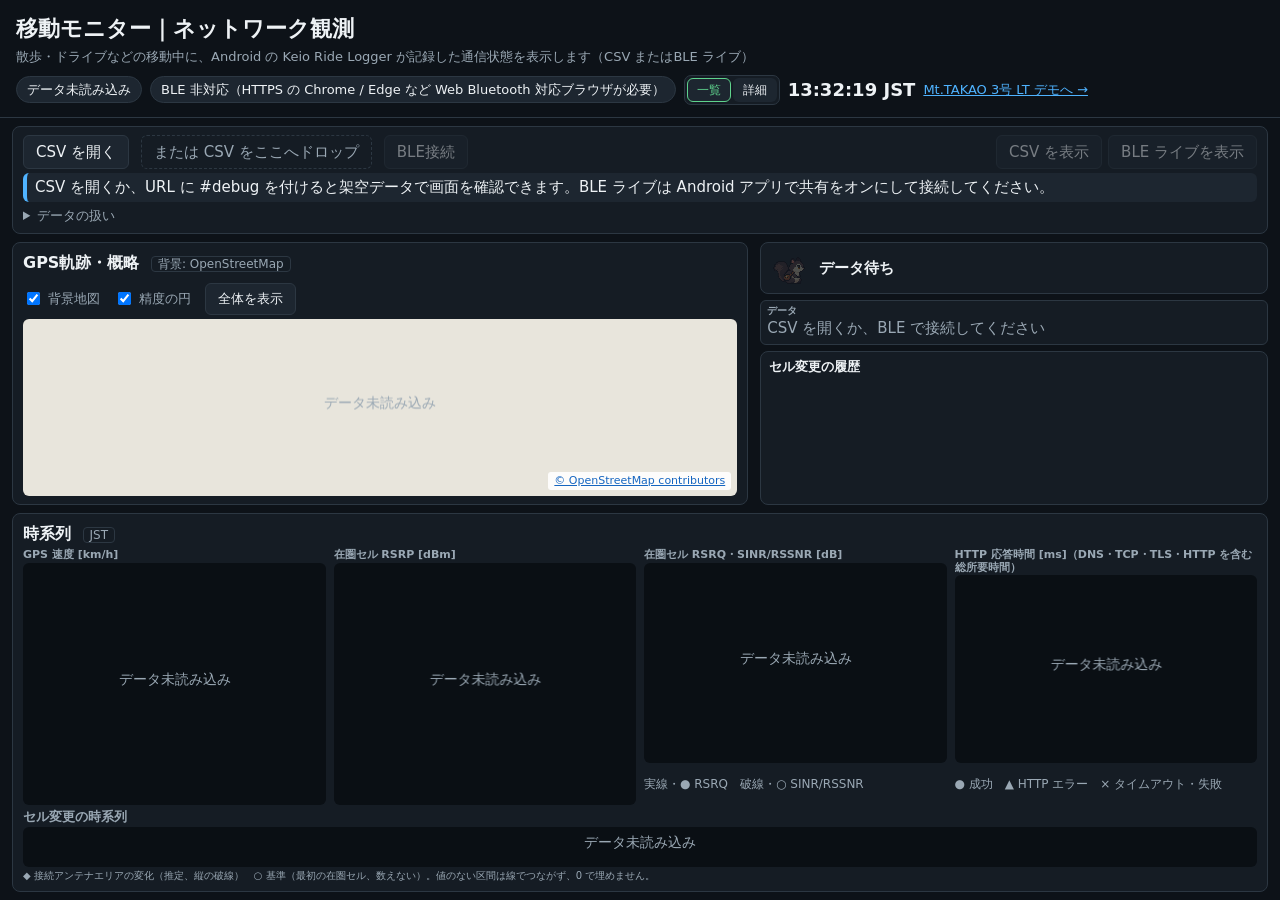
==== commit 7de9debc: "webアプリ 再生機能" ====
--- a/web/csv-visualizer/index.html
+++ b/web/csv-visualizer/index.html
@@ -13,6 +13,7 @@
 <body>
 <noscript>このページの表示には JavaScript が必要です。</noscript>
 <script src="assets/core.js"></script>
+<script src="assets/demo-data.js"></script>
 <script src="assets/app.js"></script>
 <script src="assets/page-monitor.js"></script>
 </body>
--- a/web/csv-visualizer/assets/style.css
+++ b/web/csv-visualizer/assets/style.css
@@ -19,10 +19,14 @@
 header.top { display: flex; flex-wrap: wrap; justify-content: space-between; gap: 8px 16px; align-items: center;
   padding: 12px 16px; border-bottom: 1px solid var(--line); position: sticky; top: 0; background: var(--bg); z-index: 5; }
 .status { display: flex; flex-wrap: wrap; gap: 8px; align-items: center; }
+.dashboard-switch { display: inline-flex; gap: 2px; padding: 2px; border: 1px solid var(--line); border-radius: 7px; background: var(--panel); }
+.dashboard-switch button { padding: 2px 9px; border-color: transparent; font-size: 12px; }
+.dashboard-switch button.active { background: var(--panel2); border-color: var(--serving); color: var(--serving); }
 .badge { border: 1px solid var(--line); border-radius: 999px; padding: 3px 10px; font-size: 13px; background: var(--panel2); }
 .badge.csv { border-color: var(--http); }
 .badge.ble, .badge.ok { border-color: var(--serving); color: var(--serving); }
 .badge.warn { border-color: var(--warn); color: var(--warn); }
+.badge.demo-badge { border-color: var(--change); color: var(--change); }
 .clock { font-variant-numeric: tabular-nums; font-size: 18px; font-weight: 700; }
 .pagelink { font-size: 13px; }
 main { padding: 12px 16px 32px; display: grid; gap: 12px; max-width: 1600px; margin: 0 auto; }
@@ -78,10 +82,84 @@
 @media (max-width: 900px) { .charts { grid-template-columns: 1fr; } }
 .chart { height: 180px; cursor: crosshair; }
 .chart.lane { height: 90px; }
-.route-canvas { height: 140px; }
+.route-canvas { height: 104px; margin-top: 4px; }
 .routenote { font-size: 12px; color: var(--muted); margin-top: 6px; }
 .markerrow { display: flex; flex-wrap: wrap; gap: 8px 12px; align-items: center; margin-top: 8px; font-size: 13px; }
 select { background: var(--panel2); color: var(--fg); border: 1px solid var(--line); border-radius: 5px; padding: 3px 6px; font: inherit; }
 dl { display: grid; grid-template-columns: auto 1fr; gap: 3px 12px; margin: 0; }
 dt { color: var(--muted); }
 dd { margin: 0; }
+.character { display: flex; gap: 12px; align-items: center; }
+.sprite { width: 96px; height: 96px; flex: none; image-rendering: pixelated; background: transparent; }
+/* Plain-language explanation under each radio metric (always visible). */
+.help { font-size: 12px; color: var(--muted); margin-top: 2px; line-height: 1.35; }
+.card-note { grid-column: 1 / -1; font-size: 12px; color: var(--muted); margin: 0; }
+.routehead { display: flex; flex-wrap: wrap; gap: 6px 12px; align-items: center; }
+.routehead h2 { margin: 0; }
+.routestatus { font-size: 13px !important; padding: 1px 8px; color: var(--muted); }
+.routestatus.off { color: var(--warn); }
+.routestatus.near { color: var(--serving); }
+.routehead .markerrow { margin-top: 0; margin-left: auto; }
+.routenote { font-size: 12px; color: var(--muted); }
+.routenote summary { cursor: pointer; }
+
+/* The overview is a true viewport dashboard on desktop. Small screens keep natural scrolling. */
+@media (min-width: 1000px) and (min-height: 760px) {
+  body.dashboard-overview { height: 100vh; overflow: hidden; }
+  body.dashboard-overview main {
+    height: calc(100vh - var(--topbar-height, 76px)); max-width: none; padding: 8px 12px; gap: 8px; overflow: hidden;
+    grid-template-rows: auto minmax(0, .82fr) minmax(0, 1.18fr);
+  }
+  body.dashboard-overview.has-route main { grid-template-rows: auto auto minmax(0, .72fr) minmax(0, 1fr); }
+  body.dashboard-overview .panel { padding: 8px 10px; }
+  body.dashboard-overview .loader .msg { margin-top: 4px; padding: 3px 8px; }
+  body.dashboard-overview .privacy { margin-top: 4px; }
+  body.dashboard-overview .grid { min-height: 0; grid-template-columns: minmax(0, 1.45fr) minmax(400px, 1fr); }
+  body.dashboard-overview .mappanel { display: flex; flex-direction: column; min-height: 0; }
+  body.dashboard-overview .mappanel .toolbar { margin-bottom: 4px; }
+  body.dashboard-overview .mapwrap { flex: 1; min-height: 0; }
+  body.dashboard-overview #map { height: 100%; }
+  body.dashboard-overview .legend { display: none; }
+  body.dashboard-overview .side { min-height: 0; overflow: hidden; align-content: stretch; grid-template-rows: auto auto minmax(0, 1fr); gap: 6px; }
+  body.dashboard-overview .character { padding: 4px 8px; gap: 8px; min-height: 48px; }
+  body.dashboard-overview .sprite { width: 42px; height: 42px; }
+  body.dashboard-overview .character .small.muted:last-child { display: none; }
+  body.dashboard-overview .cards { grid-template-columns: repeat(4, minmax(0, 1fr)); gap: 4px; }
+  body.dashboard-overview .card { padding: 4px 6px; border-radius: 6px; }
+  body.dashboard-overview .card b { font-size: 10px; line-height: 1.2; }
+  body.dashboard-overview .card span { font-size: 16px; line-height: 1.25; }
+  body.dashboard-overview .card .help, body.dashboard-overview .card .small.muted,
+  body.dashboard-overview .card-note { display: none; }
+  body.dashboard-overview .card.distance { display: none; }
+  body.dashboard-overview .history-panel { display: flex; flex-direction: column; min-height: 0; padding: 5px 8px; overflow: hidden; }
+  body.dashboard-overview .history-panel h2 { margin: 0 0 2px; font-size: 13px; }
+  body.dashboard-overview .history-panel .help { display: none; }
+  body.dashboard-overview .history-panel #cellDiag { margin: 0 0 2px; font-size: 10px; line-height: 1.2; }
+  body.dashboard-overview .history { flex: 1; min-height: 0; max-height: none; overflow: auto; scrollbar-gutter: stable; }
+  body.dashboard-overview .history table { font-size: 10px; line-height: 1.15; }
+  body.dashboard-overview .history th, body.dashboard-overview .history td { padding: 2px 4px; }
+  body.dashboard-overview .side > .panel.small { display: none; }
+  body.dashboard-overview .route { padding: 5px 8px; }
+  body.dashboard-overview .route .routehead h2 { font-size: 13px; }
+  body.dashboard-overview .route .route-canvas { height: 62px; margin: 0; }
+  body.dashboard-overview .route .routenote { display: none; }
+  body.dashboard-overview .timeseries { display: flex; flex-direction: column; min-height: 0; overflow: hidden; }
+  body.dashboard-overview .timeseries > h2 { flex: none; margin: 0 0 2px; }
+  body.dashboard-overview .timeseries .toolbar { flex: none; margin: 2px 0 4px; gap: 4px 8px; }
+  body.dashboard-overview .timeseries .replay .small { display: none; }
+  body.dashboard-overview .charts { flex: 1; min-height: 0; grid-template-columns: repeat(4, minmax(0, 1fr)); gap: 0 8px; }
+  body.dashboard-overview .charts > div { display: flex; flex-direction: column; min-width: 0; min-height: 0; overflow: hidden; }
+  body.dashboard-overview .charts h3 { flex: none; margin: 1px 0; font-size: 11px; line-height: 1.15; }
+  body.dashboard-overview .chart { flex: 1; height: auto; min-height: 68px; }
+  body.dashboard-overview .chart.lane { flex: none; height: 40px; min-height: 40px; }
+  body.dashboard-overview .timeseries > h3 { flex: none; margin: 2px 0 0; }
+  body.dashboard-overview .timeseries > .small { flex: none; margin: 1px 0 0; font-size: 10px; }
+  body.dashboard-overview #selectionPanel, body.dashboard-overview #sensorsPanel { display: none; }
+}
+body:not(.dashboard-overview) .dashboard-switch button[aria-pressed="false"] { color: var(--muted); }
+.sensors summary { cursor: pointer; list-style: revert; }
+.sensors summary h2 { display: inline; }
+/* CSV replay controls: the cursor slider takes the remaining width and wraps on narrow screens. */
+.replay #cursor { flex: 1 1 200px; min-width: 160px; }
+.replay #cursorLabel { font-variant-numeric: tabular-nums; color: var(--fg); }
+tr.future { opacity: .45; }
